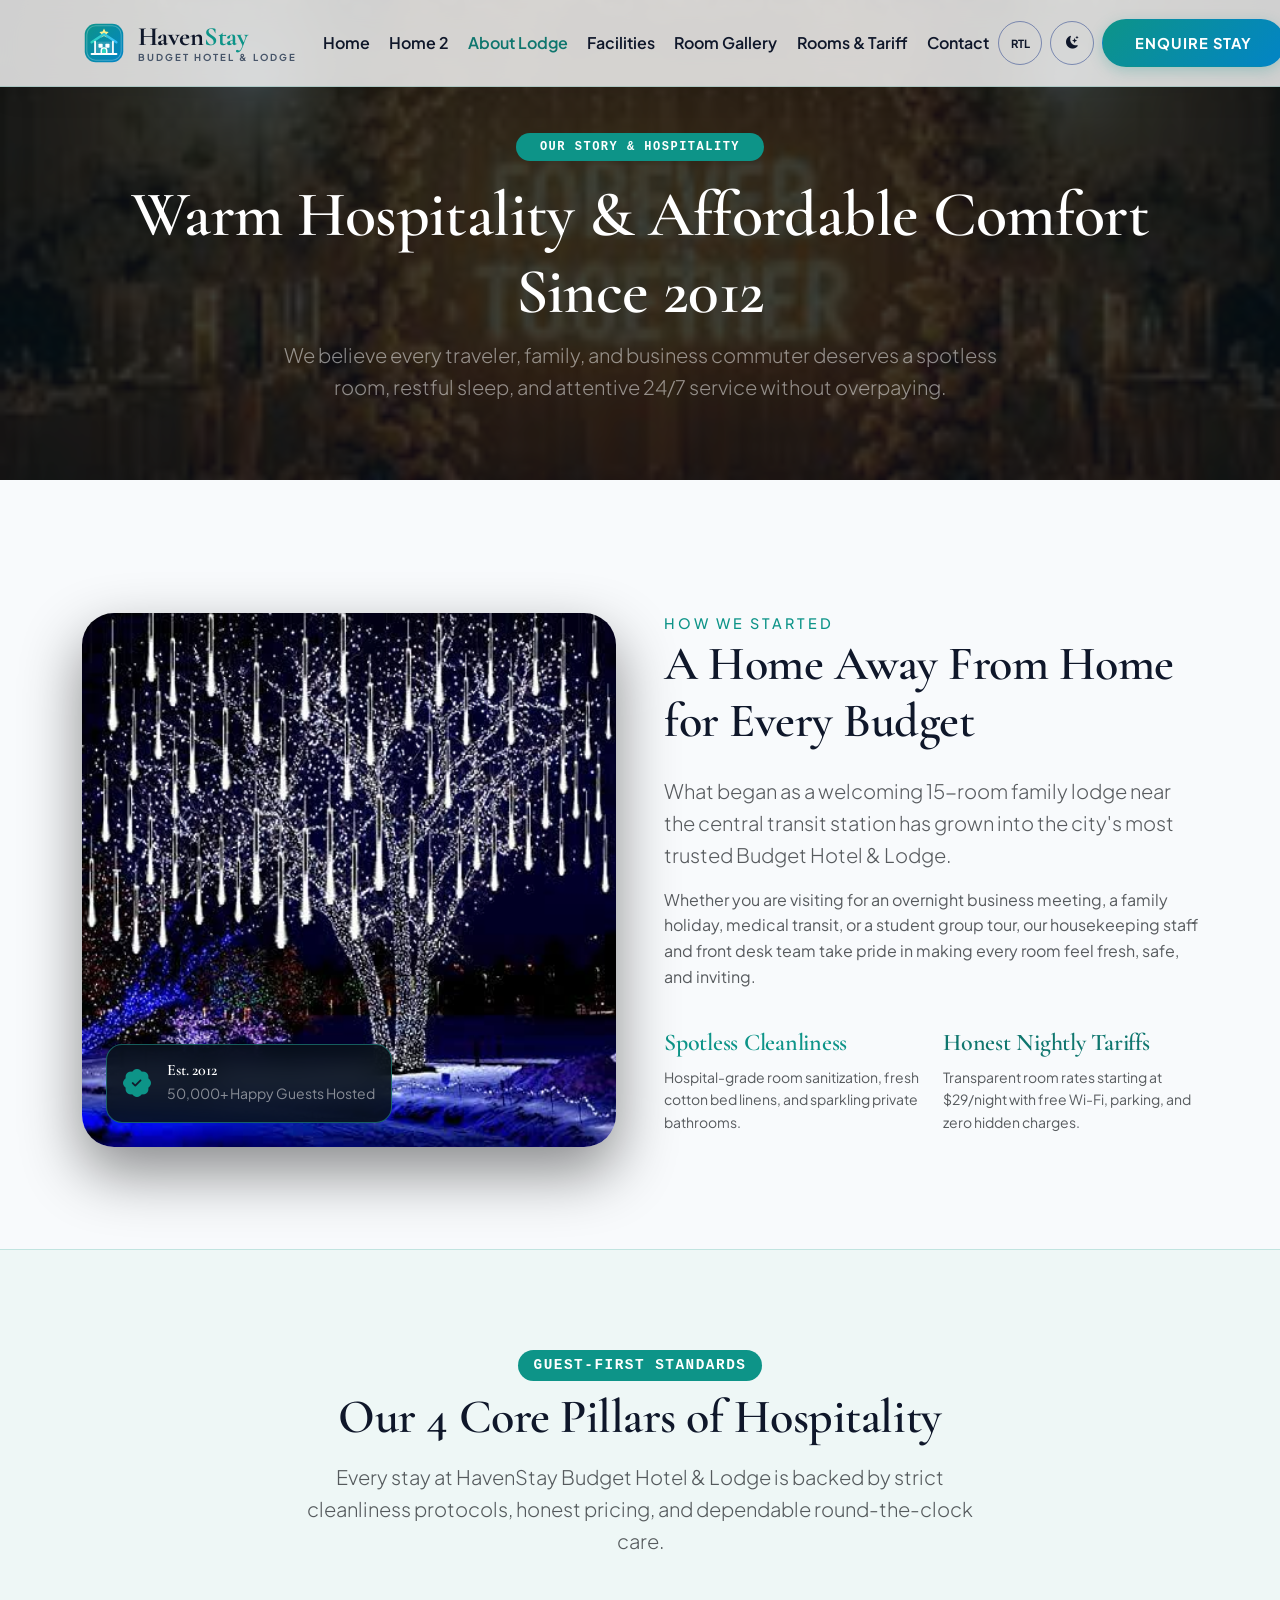
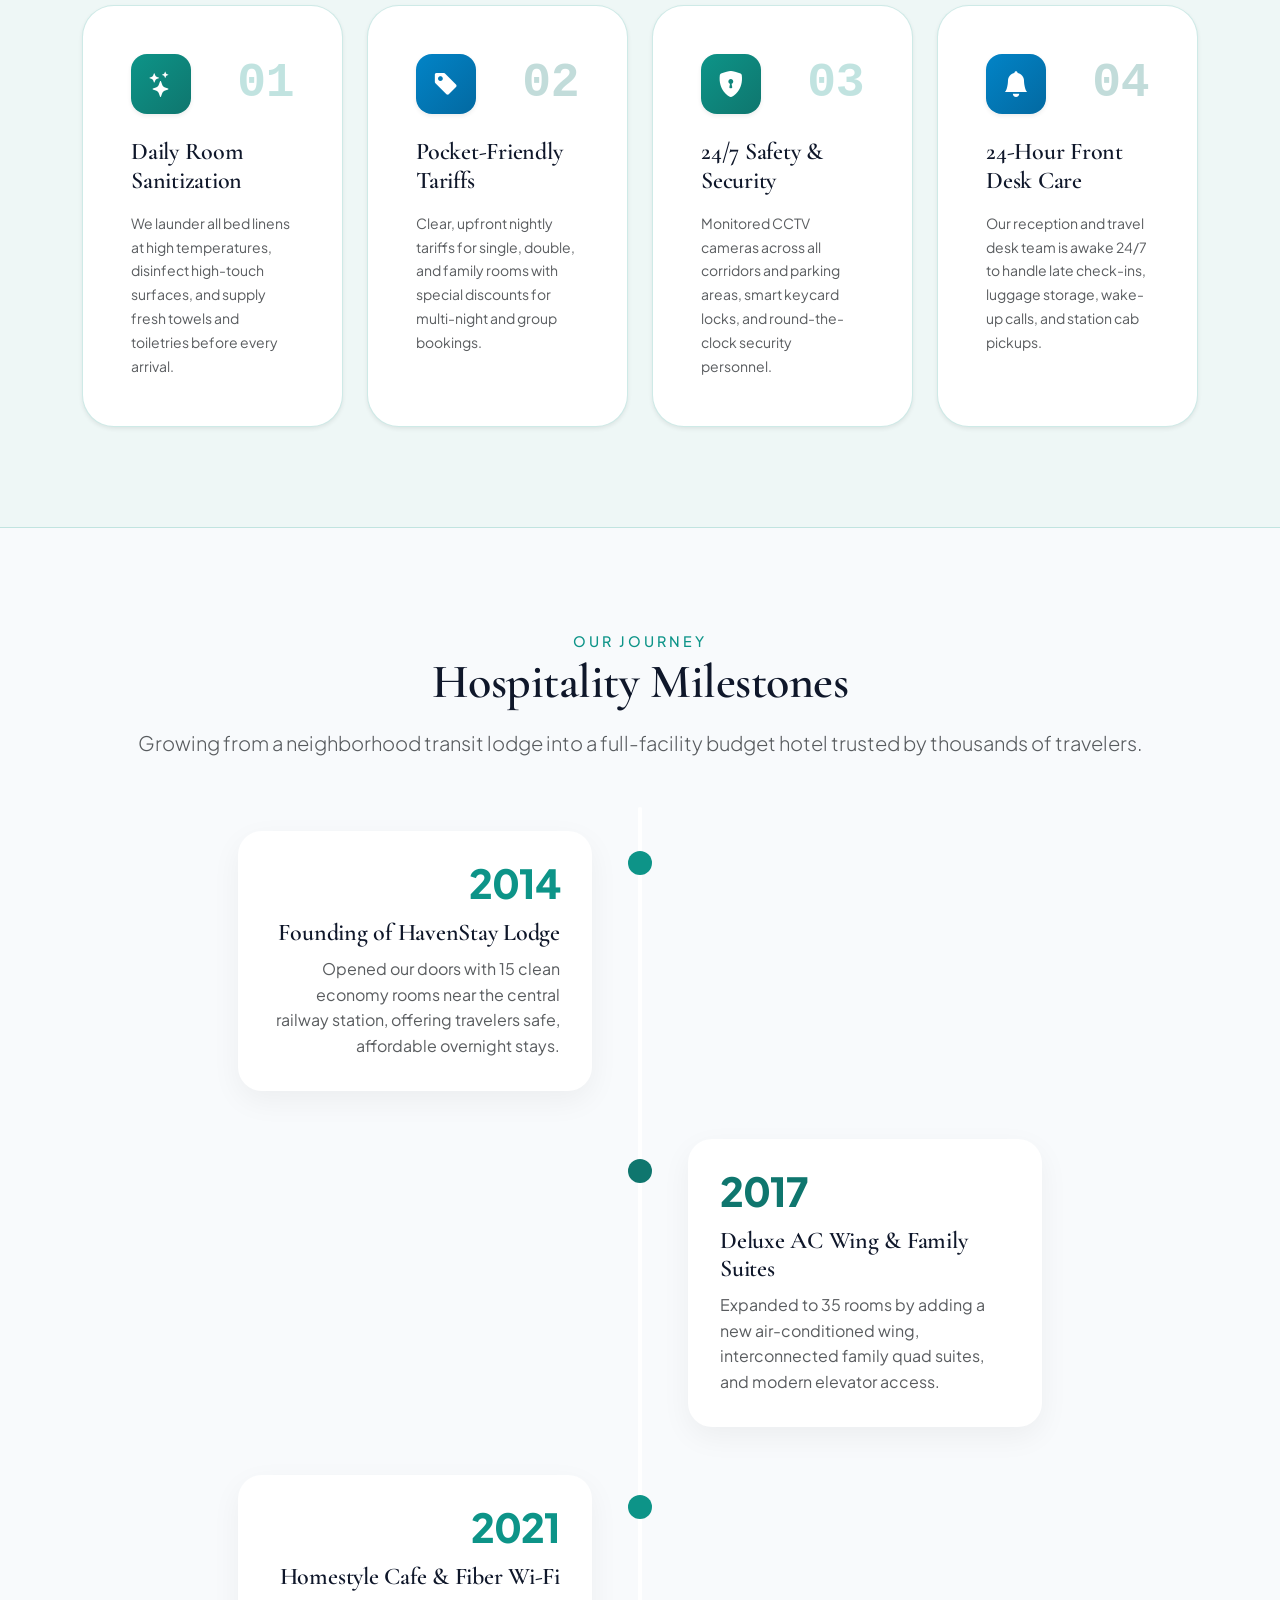
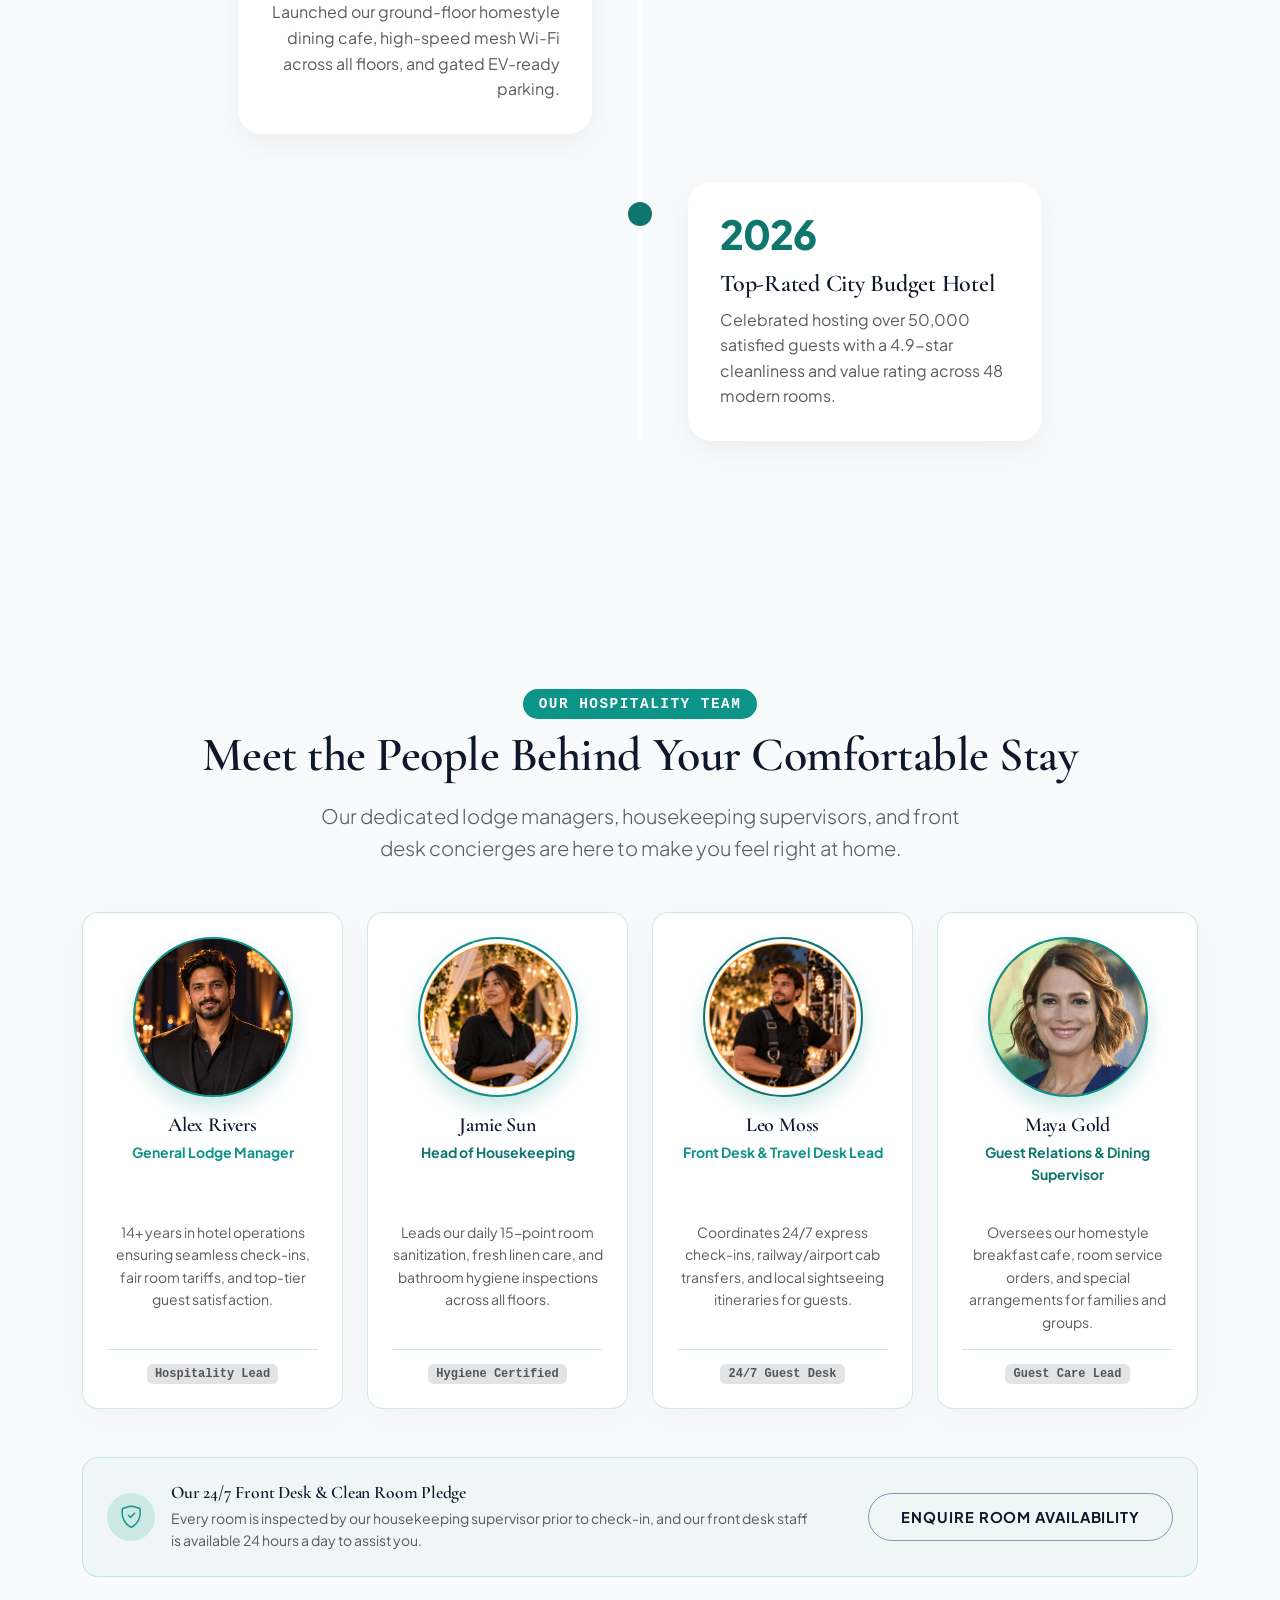
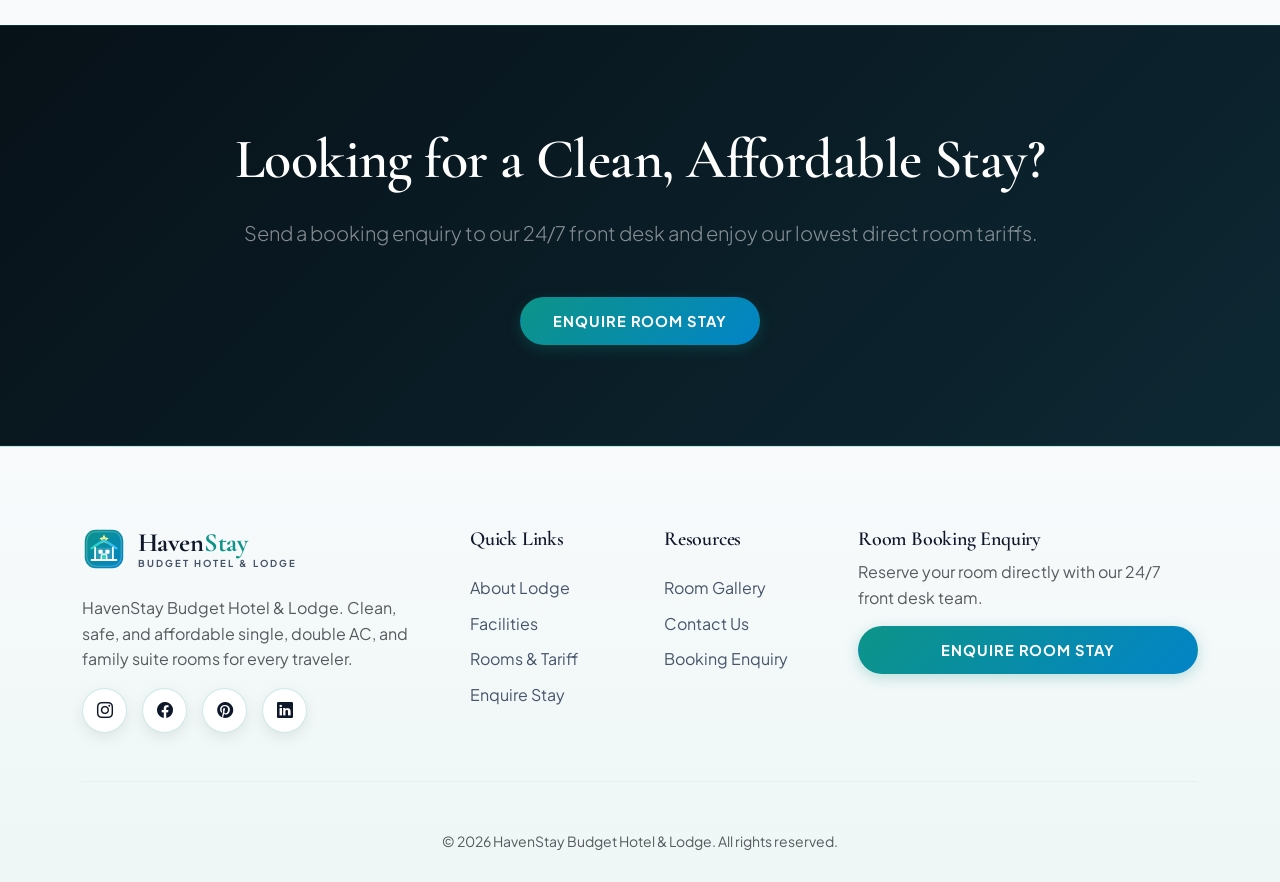
==== about.html @ b297f80d "Initial commit - HavenStay Budget Hotel & Lodge website" ====
<!DOCTYPE html>
<html lang="en">
<head>
    <meta charset="UTF-8">
    <meta name="viewport" content="width=device-width, initial-scale=1.0">
    <title>About Our Lodge | HavenStay Budget Hotel & Lodge</title>
    <link rel="icon" href="assets/images/favicon.svg" type="image/svg+xml">
    <meta name="description" content="Learn about HavenStay Budget Hotel & Lodge. Dedicated to providing clean, comfortable, and pocket-friendly rooms with 24/7 hospitality and family-friendly service.">
    
    <!-- Bootstrap 5 CDN -->
    <link href="https://cdn.jsdelivr.net/npm/bootstrap@5.3.0/dist/css/bootstrap.min.css" rel="stylesheet">
    <!-- Bootstrap Icons -->
    <link rel="stylesheet" href="https://cdn.jsdelivr.net/npm/bootstrap-icons@1.11.0/font/bootstrap-icons.css">
    
    <!-- Custom CSS -->
    <link rel="stylesheet" href="assets/css/style.css">
    <link rel="stylesheet" href="assets/css/dark-mode.css">
    <link rel="stylesheet" href="assets/css/rtl.css">
    
    <style>
        .crew-avatar-wrapper {
            position: relative;
            width: 160px;
            height: 160px;
            margin: 0 auto;
        }

        .crew-avatar {
            width: 100%;
            height: 100%;
            border-radius: 50%;
            overflow: hidden;
            border: 2px solid var(--sunflower-yellow);
            box-shadow: 0 10px 20px var(--shadow-glow);
            background: #1e293b;
            transition: var(--transition);
        }

        .crew-avatar img {
            width: 100%;
            height: 100%;
            object-fit: cover;
            object-position: center 15%;
            transition: transform 0.5s ease;
        }

        .service-card:hover .crew-avatar {
            transform: scale(1.05) translateY(-5px);
            border-color: var(--sky-orange);
            box-shadow: 0 15px 30px var(--shadow-glow);
        }

        .service-card:hover .crew-avatar img {
            transform: scale(1.1);
        }

        .avatar-info { border-color: var(--sunflower-yellow); }
        .avatar-success { border-color: var(--sky-orange); }
        .avatar-danger { border-color: var(--sunflower-yellow); }
    </style>
</head>
<body data-theme="light">

    <!-- Navbar -->
    <nav class="navbar navbar-expand-xl navbar-custom">
        <div class="container">
            <a class="navbar-brand" href="index.html">
                <span class="brand-icon-wrapper">
                    <img src="assets/images/favicon.svg" alt="HavenStay Budget Hotel & Lodge" width="40" height="40">
                </span>
                <span class="brand-text-block">
                    <span class="brand-title">Haven<span class="brand-accent">Stay</span></span>
                    <span class="brand-tagline">Budget Hotel & Lodge</span>
                </span>
            </a>
            <button class="navbar-toggler" type="button" data-bs-toggle="collapse" data-bs-target="#navbarNav">
                <span class="navbar-toggler-icon"></span>
            </button>
            <div class="collapse navbar-collapse" id="navbarNav">
                <ul class="navbar-nav mx-auto">
                    <li class="nav-item"><a class="nav-link" href="index.html">Home</a></li>
                    <li class="nav-item"><a class="nav-link" href="home-2.html">Home 2</a></li>
                    <li class="nav-item"><a class="nav-link active" href="about.html">About Lodge</a></li>
                    <li class="nav-item"><a class="nav-link" href="services.html">Facilities</a></li>
                    <li class="nav-item"><a class="nav-link" href="gallery.html">Room Gallery</a></li>
                    <li class="nav-item"><a class="nav-link" href="pricing.html">Rooms & Tariff</a></li>
                    <li class="nav-item"><a class="nav-link" href="contact.html">Contact</a></li>
                    <li class="nav-item d-lg-none mt-2">
                        <div class="d-flex gap-2 px-2 pb-2">
                            <button class="btn btn-project btn-primary-fest btn-sm flex-fill" onclick="location.href='quote.html'">Enquire Stay</button>
                        </div>
                    </li>
                </ul>
                <div class="d-flex align-items-center gap-2">
                    <button id="rtl-toggle" class="btn btn-outline-fest nav-icon-btn btn-sm fw-bold" style="font-size: 0.7rem; padding: 0.25rem 0.5rem;">RTL</button>
                    <button id="theme-toggle" class="btn btn-outline-fest nav-icon-btn btn-sm" style="padding: 0.25rem 0.5rem;"><i class="bi bi-moon-stars-fill" style="font-size: 0.8rem;"></i></button>
                    <button class="btn btn-project btn-primary-fest btn-sm d-none d-lg-block" onclick="location.href='quote.html'">Enquire Stay</button>
                </div>
            </div>
        </div>
    </nav>

    <!-- Page Header -->
    <header class="section-padding text-center position-relative" style="background: url('assets/images/n24.jpg') center/cover no-repeat;">
        <div class="position-absolute top-0 start-0 w-100 h-100" style="background: rgba(7, 17, 24, 0.78);"></div>
        <div class="container position-relative z-1">
            <span class="badge bg-warning text-dark mb-3 px-4 py-2 rounded-pill font-monospace fw-bold text-uppercase" style="letter-spacing: 1.5px;">Our Story & Hospitality</span>
            <h1 class="display-3 fw-bold text-white" style="font-family: var(--font-heading);">Warm Hospitality & Affordable Comfort Since 2012</h1>
            <p class="lead text-white-50 mx-auto" style="max-width: 750px;">We believe every traveler, family, and business commuter deserves a spotless room, restful sleep, and attentive 24/7 service without overpaying.</p>
        </div>
    </header>

    <!-- Brand Story Section -->
    <section class="section-padding">
        <div class="container">
            <div class="row align-items-center g-5">
                <div class="col-lg-6">
                    <div class="position-relative w-100">
                        <img src="assets/images/n25.jpg" class="img-fluid rounded-5 shadow-lg w-100 object-fit-cover" alt="HavenStay Budget Hotel & Lodge Story" style="min-height: 480px; max-height: 540px; box-shadow: 0 25px 60px rgba(0, 0, 0, 0.45) !important;">
                        <div class="position-absolute bottom-0 start-0 m-4 p-3 rounded-4 border d-none d-sm-flex align-items-center gap-3" style="background: rgba(7, 17, 24, 0.88); backdrop-filter: blur(12px); border-color: rgba(45, 212, 191, 0.4) !important;">
                            <i class="bi bi-patch-check-fill text-warning fs-3"></i>
                            <div>
                                <h6 class="text-white mb-0 fw-bold">Est. 2012</h6>
                                <small class="text-white-50">50,000+ Happy Guests Hosted</small>
                            </div>
                        </div>
                    </div>
                </div>
                <div class="col-lg-6 ps-xl-4 text-center text-lg-start">
                    <div class="section-title text-center text-lg-start mb-4">
                        <span style="color: var(--sunflower-yellow);">How We Started</span>
                        <h2>A Home Away From Home for Every Budget</h2>
                    </div>
                    <p class="lead text-muted mb-3">What began as a welcoming 15-room family lodge near the central transit station has grown into the city's most trusted Budget Hotel & Lodge.</p>
                    <p class="text-muted">Whether you are visiting for an overnight business meeting, a family holiday, medical transit, or a student group tour, our housekeeping staff and front desk team take pride in making every room feel fresh, safe, and inviting.</p>
                    <div class="row g-4 mt-2 text-center text-lg-start">
                        <div class="col-12 col-sm-6">
                            <h4 style="color: var(--sunflower-yellow); font-family: var(--font-heading);">Spotless Cleanliness</h4>
                            <p class="small text-muted">Hospital-grade room sanitization, fresh cotton bed linens, and sparkling private bathrooms.</p>
                        </div>
                        <div class="col-12 col-sm-6">
                            <h4 style="color: var(--sky-orange); font-family: var(--font-heading);">Honest Nightly Tariffs</h4>
                            <p class="small text-muted">Transparent room rates starting at $29/night with free Wi-Fi, parking, and zero hidden charges.</p>
                        </div>
                    </div>
                </div>
            </div>
        </div>
    </section>

    <!-- Core Hospitality Philosophy Section -->
    <section class="section-padding overflow-hidden" style="background: var(--secondary-bg); border-top: 1px solid var(--border-color); border-bottom: 1px solid var(--border-color);">
        <div class="container">
            <div class="section-title text-center mb-5">
                <span class="badge bg-warning text-dark px-3 py-2 rounded-pill font-monospace text-uppercase mb-2" style="letter-spacing: 1.5px;">Guest-First Standards</span>
                <h2 class="display-5 fw-bolder text-main">Our 4 Core Pillars of Hospitality</h2>
                <p class="text-muted lead mx-auto" style="max-width: 700px;">Every stay at HavenStay Budget Hotel & Lodge is backed by strict cleanliness protocols, honest pricing, and dependable round-the-clock care.</p>
            </div>

            <div class="row g-4">
                <!-- Pillar 01 -->
                <div class="col-md-6 col-lg-3">
                    <div class="pillar-card p-4 p-xl-5 rounded-5 h-100 shadow-sm position-relative overflow-hidden" 
                         style="background: var(--card-bg); border: 1px solid var(--border-color); transition: all 0.4s cubic-bezier(0.175, 0.885, 0.32, 1.275);"
                         onmouseover="this.style.transform='translateY(-10px)'; this.style.borderColor='var(--sunflower-yellow)';" 
                         onmouseout="this.style.transform='translateY(0)'; this.style.borderColor='var(--border-color)';">
                        
                        <div class="d-flex align-items-center justify-content-between mb-4">
                            <div class="pillar-icon-box d-flex align-items-center justify-content-center rounded-4 text-white shadow-sm" 
                                 style="width: 60px; height: 60px; background: linear-gradient(135deg, #0d9488, #0f766e); font-size: 1.6rem;">
                                <i class="bi bi-stars"></i>
                            </div>
                            <span class="display-5 fw-bold opacity-25 font-monospace" style="color: var(--sunflower-yellow); font-family: var(--font-heading);">01</span>
                        </div>

                        <h4 class="fw-bold mb-3 text-main" style="font-family: var(--font-heading);">Daily Room Sanitization</h4>
                        <p class="text-muted small mb-0" style="line-height: 1.7;">
                            We launder all bed linens at high temperatures, disinfect high-touch surfaces, and supply fresh towels and toiletries before every arrival.
                        </p>
                    </div>
                </div>

                <!-- Pillar 02 -->
                <div class="col-md-6 col-lg-3">
                    <div class="pillar-card p-4 p-xl-5 rounded-5 h-100 shadow-sm position-relative overflow-hidden" 
                         style="background: var(--card-bg); border: 1px solid var(--border-color); transition: all 0.4s cubic-bezier(0.175, 0.885, 0.32, 1.275);"
                         onmouseover="this.style.transform='translateY(-10px)'; this.style.borderColor='var(--sky-orange)';" 
                         onmouseout="this.style.transform='translateY(0)'; this.style.borderColor='var(--border-color)';">
                        
                        <div class="d-flex align-items-center justify-content-between mb-4">
                            <div class="pillar-icon-box d-flex align-items-center justify-content-center rounded-4 text-white shadow-sm" 
                                 style="width: 60px; height: 60px; background: linear-gradient(135deg, #0284c7, #0369a1); font-size: 1.6rem;">
                                <i class="bi bi-tag-fill"></i>
                            </div>
                            <span class="display-5 fw-bold opacity-25 font-monospace" style="color: var(--sky-orange); font-family: var(--font-heading);">02</span>
                        </div>

                        <h4 class="fw-bold mb-3 text-main" style="font-family: var(--font-heading);">Pocket-Friendly Tariffs</h4>
                        <p class="text-muted small mb-0" style="line-height: 1.7;">
                            Clear, upfront nightly tariffs for single, double, and family rooms with special discounts for multi-night and group bookings.
                        </p>
                    </div>
                </div>

                <!-- Pillar 03 -->
                <div class="col-md-6 col-lg-3">
                    <div class="pillar-card p-4 p-xl-5 rounded-5 h-100 shadow-sm position-relative overflow-hidden" 
                         style="background: var(--card-bg); border: 1px solid var(--border-color); transition: all 0.4s cubic-bezier(0.175, 0.885, 0.32, 1.275);"
                         onmouseover="this.style.transform='translateY(-10px)'; this.style.borderColor='var(--sunflower-yellow)';" 
                         onmouseout="this.style.transform='translateY(0)'; this.style.borderColor='var(--border-color)';">
                        
                        <div class="d-flex align-items-center justify-content-between mb-4">
                            <div class="pillar-icon-box d-flex align-items-center justify-content-center rounded-4 text-white shadow-sm" 
                                 style="width: 60px; height: 60px; background: linear-gradient(135deg, #0d9488, #0f766e); font-size: 1.6rem;">
                                <i class="bi bi-shield-lock-fill"></i>
                            </div>
                            <span class="display-5 fw-bold opacity-25 font-monospace" style="color: var(--sunflower-yellow); font-family: var(--font-heading);">03</span>
                        </div>

                        <h4 class="fw-bold mb-3 text-main" style="font-family: var(--font-heading);">24/7 Safety & Security</h4>
                        <p class="text-muted small mb-0" style="line-height: 1.7;">
                            Monitored CCTV cameras across all corridors and parking areas, smart keycard locks, and round-the-clock security personnel.
                        </p>
                    </div>
                </div>

                <!-- Pillar 04 -->
                <div class="col-md-6 col-lg-3">
                    <div class="pillar-card p-4 p-xl-5 rounded-5 h-100 shadow-sm position-relative overflow-hidden" 
                         style="background: var(--card-bg); border: 1px solid var(--border-color); transition: all 0.4s cubic-bezier(0.175, 0.885, 0.32, 1.275);"
                         onmouseover="this.style.transform='translateY(-10px)'; this.style.borderColor='var(--sky-orange)';" 
                         onmouseout="this.style.transform='translateY(0)'; this.style.borderColor='var(--border-color)';">
                        
                        <div class="d-flex align-items-center justify-content-between mb-4">
                            <div class="pillar-icon-box d-flex align-items-center justify-content-center rounded-4 text-white shadow-sm" 
                                 style="width: 60px; height: 60px; background: linear-gradient(135deg, #0284c7, #0369a1); font-size: 1.6rem;">
                                <i class="bi bi-bell-fill"></i>
                            </div>
                            <span class="display-5 fw-bold opacity-25 font-monospace" style="color: var(--sky-orange); font-family: var(--font-heading);">04</span>
                        </div>

                        <h4 class="fw-bold mb-3 text-main" style="font-family: var(--font-heading);">24-Hour Front Desk Care</h4>
                        <p class="text-muted small mb-0" style="line-height: 1.7;">
                            Our reception and travel desk team is awake 24/7 to handle late check-ins, luggage storage, wake-up calls, and station cab pickups.
                        </p>
                    </div>
                </div>
            </div>
        </div>
    </section>

    <!-- Lodge Growth Timeline Section -->
    <section class="section-padding">
        <div class="container">
            <div class="section-title text-center mb-5">
                <span style="color: var(--sunflower-yellow);">Our Journey</span>
                <h2 class="display-5 fw-bolder text-main">Hospitality Milestones</h2>
                <p class="text-muted lead mt-3">Growing from a neighborhood transit lodge into a full-facility budget hotel trusted by thousands of travelers.</p>
            </div>
            
            <div class="growth-timeline mt-5 pt-4">
                <div class="timeline-item">
                    <div class="timeline-dot" style="background: var(--sunflower-yellow);"></div>
                    <div class="timeline-content">
                        <div class="timeline-year" style="color: var(--sunflower-yellow);">2014</div>
                        <h4 class="fw-bold text-main mb-2" style="font-family: var(--font-heading);">Founding of HavenStay Lodge</h4>
                        <p class="text-muted mb-0">Opened our doors with 15 clean economy rooms near the central railway station, offering travelers safe, affordable overnight stays.</p>
                    </div>
                </div>
                
                <div class="timeline-item">
                    <div class="timeline-dot" style="background: var(--sky-orange);"></div>
                    <div class="timeline-content">
                        <div class="timeline-year" style="color: var(--sky-orange);">2017</div>
                        <h4 class="fw-bold text-main mb-2" style="font-family: var(--font-heading);">Deluxe AC Wing & Family Suites</h4>
                        <p class="text-muted mb-0">Expanded to 35 rooms by adding a new air-conditioned wing, interconnected family quad suites, and modern elevator access.</p>
                    </div>
                </div>
                
                <div class="timeline-item">
                    <div class="timeline-dot" style="background: var(--sunflower-yellow);"></div>
                    <div class="timeline-content">
                        <div class="timeline-year" style="color: var(--sunflower-yellow);">2021</div>
                        <h4 class="fw-bold text-main mb-2" style="font-family: var(--font-heading);">Homestyle Cafe & Fiber Wi-Fi</h4>
                        <p class="text-muted mb-0">Launched our ground-floor homestyle dining cafe, high-speed mesh Wi-Fi across all floors, and gated EV-ready parking.</p>
                    </div>
                </div>
                
                <div class="timeline-item">
                    <div class="timeline-dot" style="background: var(--sky-orange);"></div>
                    <div class="timeline-content">
                        <div class="timeline-year" style="color: var(--sky-orange);">2026</div>
                        <h4 class="fw-bold text-main mb-2" style="font-family: var(--font-heading);">Top-Rated City Budget Hotel</h4>
                        <p class="text-muted mb-0">Celebrated hosting over 50,000 satisfied guests with a 4.9-star cleanliness and value rating across 48 modern rooms.</p>
                    </div>
                </div>
            </div>
        </div>
    </section>

    <!-- Hospitality Team Section -->
    <section class="section-padding pb-5">
        <div class="container">
            <div class="section-title mb-5">
                <span class="badge bg-warning text-dark px-3 py-2 rounded-pill font-monospace text-uppercase mb-2" style="letter-spacing: 1.5px;">Our Hospitality Team</span>
                <h2 class="display-5 fw-bolder text-main">Meet the People Behind Your Comfortable Stay</h2>
                <p class="text-muted lead mt-2 mx-auto" style="max-width: 650px;">Our dedicated lodge managers, housekeeping supervisors, and front desk concierges are here to make you feel right at home.</p>
            </div>
            <div class="row g-4 justify-content-center">
                <div class="col-lg-3 col-md-6">
                    <div class="service-card text-center p-4 h-100 d-flex flex-column rounded-4 border" style="background: var(--card-bg); border-color: var(--border-color) !important;">
                        <div class="crew-avatar-wrapper mb-3">
                            <div class="crew-avatar">
                                <img src="assets/images/a1.png" alt="Alex Rivers">
                            </div>
                        </div>
                        <h5 class="fw-bold mb-1 text-main" style="font-family: var(--font-heading); font-size: 1.25rem;">Alex Rivers</h5>
                        <p class="small fw-bold mb-2" style="color: var(--sunflower-yellow);">General Lodge Manager</p>
                        <p class="text-muted small flex-grow-1 mb-3">14+ years in hotel operations ensuring seamless check-ins, fair room tariffs, and top-tier guest satisfaction.</p>
                        <div class="pt-2 border-top mt-auto" style="border-color: var(--border-color) !important;">
                            <span class="badge bg-secondary-subtle text-muted font-monospace small px-2 py-1">Hospitality Lead</span>
                        </div>
                    </div>
                </div>
                <div class="col-lg-3 col-md-6">
                    <div class="service-card text-center p-4 h-100 d-flex flex-column rounded-4 border" style="background: var(--card-bg); border-color: var(--border-color) !important;">
                        <div class="crew-avatar-wrapper mb-3">
                            <div class="crew-avatar avatar-info">
                                <img src="assets/images/a2.png" alt="Jamie Sun">
                            </div>
                        </div>
                        <h5 class="fw-bold mb-1 text-main" style="font-family: var(--font-heading); font-size: 1.25rem;">Jamie Sun</h5>
                        <p class="small fw-bold mb-2" style="color: var(--sky-orange);">Head of Housekeeping</p>
                        <p class="text-muted small flex-grow-1 mb-3">Leads our daily 15-point room sanitization, fresh linen care, and bathroom hygiene inspections across all floors.</p>
                        <div class="pt-2 border-top mt-auto" style="border-color: var(--border-color) !important;">
                            <span class="badge bg-secondary-subtle text-muted font-monospace small px-2 py-1">Hygiene Certified</span>
                        </div>
                    </div>
                </div>
                <div class="col-lg-3 col-md-6">
                    <div class="service-card text-center p-4 h-100 d-flex flex-column rounded-4 border" style="background: var(--card-bg); border-color: var(--border-color) !important;">
                        <div class="crew-avatar-wrapper mb-3">
                            <div class="crew-avatar avatar-success">
                                <img src="assets/images/a3.png" alt="Leo Moss">
                            </div>
                        </div>
                        <h5 class="fw-bold mb-1 text-main" style="font-family: var(--font-heading); font-size: 1.25rem;">Leo Moss</h5>
                        <p class="small fw-bold mb-2" style="color: var(--sunflower-yellow);">Front Desk & Travel Desk Lead</p>
                        <p class="text-muted small flex-grow-1 mb-3">Coordinates 24/7 express check-ins, railway/airport cab transfers, and local sightseeing itineraries for guests.</p>
                        <div class="pt-2 border-top mt-auto" style="border-color: var(--border-color) !important;">
                            <span class="badge bg-secondary-subtle text-muted font-monospace small px-2 py-1">24/7 Guest Desk</span>
                        </div>
                    </div>
                </div>
                <div class="col-lg-3 col-md-6">
                    <div class="service-card text-center p-4 h-100 d-flex flex-column rounded-4 border" style="background: var(--card-bg); border-color: var(--border-color) !important;">
                        <div class="crew-avatar-wrapper mb-3">
                            <div class="crew-avatar avatar-danger">
                                <img src="assets/images/a4.png" alt="Maya Gold">
                            </div>
                        </div>
                        <h5 class="fw-bold mb-1 text-main" style="font-family: var(--font-heading); font-size: 1.25rem;">Maya Gold</h5>
                        <p class="small fw-bold mb-2" style="color: var(--sky-orange);">Guest Relations & Dining Supervisor</p>
                        <p class="text-muted small flex-grow-1 mb-3">Oversees our homestyle breakfast cafe, room service orders, and special arrangements for families and groups.</p>
                        <div class="pt-2 border-top mt-auto" style="border-color: var(--border-color) !important;">
                            <span class="badge bg-secondary-subtle text-muted font-monospace small px-2 py-1">Guest Care Lead</span>
                        </div>
                    </div>
                </div>
            </div>

            <!-- Hospitality Standards & Quality Assurance Strip -->
            <div class="mt-5 p-4 rounded-4 border" style="background: var(--secondary-bg); border-color: var(--border-color) !important;">
                <div class="row align-items-center g-3 text-center text-md-start">
                    <div class="col-md-8">
                        <div class="d-flex align-items-center justify-content-center justify-content-md-start gap-3">
                            <div class="icon-circle text-warning flex-shrink-0 d-flex align-items-center justify-content-center" style="width: 48px; height: 48px; border-radius: 50%; background: rgba(13, 148, 136, 0.15); font-size: 1.4rem;">
                                <i class="bi bi-shield-check"></i>
                            </div>
                            <div>
                                <h6 class="fw-bold text-main mb-1" style="font-family: var(--font-heading); font-size: 1.1rem;">Our 24/7 Front Desk & Clean Room Pledge</h6>
                                <p class="text-muted small mb-0">Every room is inspected by our housekeeping supervisor prior to check-in, and our front desk staff is available 24 hours a day to assist you.</p>
                            </div>
                        </div>
                    </div>
                    <div class="col-md-4 text-center text-md-end">
                        <a href="quote.html" class="btn btn-sm btn-project btn-outline-fest rounded-pill px-4 py-2 fw-semibold">Enquire Room Availability</a>
                    </div>
                </div>
            </div>
        </div>
    </section>

    <!-- CTA Section -->
    <section class="section-padding text-center" style="background: linear-gradient(135deg, #071118, #0d2833); border-top: 1px solid var(--border-color); border-bottom: 1px solid var(--border-color);">
        <div class="container">
            <h2 class="display-4 fw-bold mb-4 text-white" style="font-family: var(--font-heading);">Looking for a Clean, Affordable Stay?</h2>
            <p class="lead mb-5 text-white-50">Send a booking enquiry to our 24/7 front desk and enjoy our lowest direct room tariffs.</p>
            <a href="quote.html" class="btn btn-project btn-primary-fest px-5 py-3 fs-6">Enquire Room Stay</a>
        </div>
    </section>

    <!-- Footer -->
    <footer>
        <div class="container">
            <div class="row g-5">
                <div class="col-lg-4">
                    <a class="footer-logo" href="index.html">
                        <span class="brand-icon-wrapper">
                            <img src="assets/images/favicon.svg" alt="HavenStay" width="38" height="38">
                        </span>
                        <span class="brand-text-block">
                            <span class="brand-title">Haven<span class="brand-accent">Stay</span></span>
                            <span class="brand-tagline">Budget Hotel & Lodge</span>
                        </span>
                    </a>
                    <p class="text-muted">HavenStay Budget Hotel & Lodge. Clean, safe, and affordable single, double AC, and family suite rooms for every traveler.</p>
                    <div class="social-icons mt-3">
                        <a href="#" class="social-icon" aria-label="Instagram"><i class="bi bi-instagram"></i></a>
                        <a href="#" class="social-icon" aria-label="Facebook"><i class="bi bi-facebook"></i></a>
                        <a href="#" class="social-icon" aria-label="Pinterest"><i class="bi bi-pinterest"></i></a>
                        <a href="#" class="social-icon" aria-label="LinkedIn"><i class="bi bi-linkedin"></i></a>
                    </div>
                </div>
                <div class="col-lg-2 footer-links">
                    <h5>Quick Links</h5>
                    <ul>
                        <li><a href="about.html">About Lodge</a></li>
                        <li><a href="services.html">Facilities</a></li>
                        <li><a href="pricing.html">Rooms & Tariff</a></li>
                        <li><a href="quote.html">Enquire Stay</a></li>
                    </ul>
                </div>
                <div class="col-lg-2 footer-links">
                    <h5>Resources</h5>
                    <ul>
                        <li><a href="gallery.html">Room Gallery</a></li>
                        <li><a href="contact.html">Contact Us</a></li>
                        <li><a href="quote.html">Booking Enquiry</a></li>
                    </ul>
                </div>
                <div class="col-lg-4">
                    <h5>Room Booking Enquiry</h5>
                    <p class="text-muted">Reserve your room directly with our 24/7 front desk team.</p>
                    <a href="quote.html" class="btn btn-project btn-primary-fest w-100 py-3">Enquire Room Stay</a>
                </div>
            </div>
            <hr class="my-5 border-warning opacity-25">
            <div class="text-center text-muted small">
                &copy; 2026 HavenStay Budget Hotel & Lodge. All rights reserved.
            </div>
        </div>
    </footer>

    <!-- Bootstrap JS -->
    <script src="https://cdn.jsdelivr.net/npm/bootstrap@5.3.0/dist/js/bootstrap.bundle.min.js"></script>
    <!-- Custom JS -->
    <script src="assets/js/main.js"></script>
</body>
</html>
---- assets/css/style.css ----
@import url('https://fonts.googleapis.com/css2?family=Cormorant+Garamond:ital,wght@0,400;0,500;0,600;0,700;1,400;1,600&family=Plus+Jakarta+Sans:wght@300;400;500;600;700;800&display=swap');

:root {
    --primary-bg: #f8fafc;
    --secondary-bg: #eef7f6;
    --card-bg: #ffffff;
    --sunflower-yellow: #0d9488;
    --sky-orange: #0f766e;
    --turquoise-splash: #0284c7;
    --fresh-grass: #059669;
    --playful-red: #0369a1;
    --text-main: #0f172a;
    --text-muted: #475569;
    --border-color: rgba(13, 148, 136, 0.2);
    --shadow-glow: rgba(13, 148, 136, 0.22);
    --font-heading: 'Cormorant Garamond', Georgia, serif;
    --font-main: 'Plus Jakarta Sans', sans-serif;
    --transition: all 0.4s cubic-bezier(0.175, 0.885, 0.32, 1.275);
}

/* Base Styles */
html {
    overflow-x: clip;
}

body {
    font-family: var(--font-main);
    background-color: var(--primary-bg);
    color: var(--text-main);
    overflow-x: hidden;
    line-height: 1.6;
}

h1, h2, h3, h4, h5, h6,
.h1, .h2, .h3, .h4, .h5, .h6,
.display-1, .display-2, .display-3, .display-4, .display-5, .display-6,
h1.fw-bold, h2.fw-bold, h3.fw-bold, h4.fw-bold, h5.fw-bold, h6.fw-bold,
.h1.fw-bold, .h2.fw-bold, .h3.fw-bold, .h4.fw-bold, .h5.fw-bold, .h6.fw-bold,
.display-1.fw-bold, .display-2.fw-bold, .display-3.fw-bold, .display-4.fw-bold, .display-5.fw-bold, .display-6.fw-bold {
    font-family: var(--font-heading);
    font-weight: 600 !important;
    letter-spacing: -0.01em;
}

a {
    text-decoration: none;
    transition: var(--transition);
}

/* Navbar Style */
.navbar-custom {
    background: rgba(255, 255, 255, 0.8);
    backdrop-filter: blur(15px);
    -webkit-backdrop-filter: blur(15px);
    border-bottom: 1px solid var(--border-color);
    padding: 1rem 0;
    transition: var(--transition);
    box-shadow: 0 10px 30px rgba(0,0,0,0.05);
    position: fixed;
    top: 0;
    left: 0;
    right: 0;
    z-index: 1030;
    width: 100%;
}

.navbar-custom.navbar-scrolled {
    box-shadow: 0 10px 30px rgba(0,0,0,0.1);
}



/* Consistent Hero Section across Non-Home Subpages */
header.section-padding:first-of-type {
    min-height: 480px !important;
    padding-top: 100px !important;
    padding-bottom: 30px !important;
    display: flex !important;
    align-items: center !important;
    justify-content: center !important;
}

header.section-padding:first-of-type .container {
    width: 100%;
}

/* Fix for content hidden behind fixed navbar when first element is a section (e.g. quote.html) */
section.section-padding:first-of-type {
    padding-top: 130px !important;
}

.nav-link {
    color: var(--text-main);
    font-weight: 600;
    padding: 0.5rem 0.6rem !important;
    margin: 0;
    border-radius: 1rem;
}

.nav-link:hover, .nav-link.active {
    background: transparent;
    color: var(--sky-orange) !important;
}

/* Dropdown overrides */
.dropdown-item.active, .dropdown-item:active {
    background-color: var(--sky-orange);
    color: #ffffff !important;
}

.dropdown-item:hover, .dropdown-item:focus {
    background-color: rgba(13, 148, 136, 0.1);
    color: var(--sky-orange);
}

.navbar-brand,
.navbar-brand:hover,
.navbar-brand:focus {
    font-weight: 700;
    text-decoration: none;
    display: flex;
    align-items: center;
    gap: 12px;
}

.brand-icon-wrapper {
    display: inline-flex;
    align-items: center;
    justify-content: center;
    transition: transform 0.3s ease, opacity 0.3s ease;
}

.brand-icon-wrapper img {
    display: block;
    width: 44px;
    height: 44px;
    object-fit: contain;
}

.navbar-brand:hover .brand-icon-wrapper,
.footer-logo:hover .brand-icon-wrapper {
    transform: scale(1.04);
    opacity: 0.95;
}

.brand-text-block {
    display: flex;
    flex-direction: column;
    line-height: 1.1;
}

.brand-title {
    font-family: var(--font-heading);
    font-size: 1.65rem;
    font-weight: 700;
    letter-spacing: -0.02em;
    color: var(--text-main);
    display: flex;
    align-items: baseline;
    transition: color 0.3s ease;
}

.brand-title .brand-accent {
    color: var(--sunflower-yellow);
    margin-left: 1px;
}

.brand-tagline {
    font-family: var(--font-main);
    font-size: 0.6rem;
    font-weight: 700;
    text-transform: uppercase;
    letter-spacing: 2px;
    color: var(--text-muted);
}

/* =========================================================
   Unified Professional CTA System
   Every CTA button across the entire website shares the EXACT
   same dimensions, padding, corner radius, and typography
   ========================================================= */
.btn-project,
.btn-primary-fest,
.btn-primary,
.btn-outline-fest:not(.nav-icon-btn),
.btn-outline-light.btn-project,
.navbar .btn-project,
.navbar .btn-project.btn-sm,
.btn.px-5.py-3,
.btn.py-3 {
    display: inline-flex !important;
    align-items: center !important;
    justify-content: center !important;
    gap: 0.55rem !important;
    height: 48px !important;
    min-height: 48px !important;
    padding: 0 2rem !important;
    border-radius: 50px !important;
    font-size: 0.92rem !important;
    font-weight: 700 !important;
    line-height: 1 !important;
    text-transform: uppercase !important;
    letter-spacing: 0.9px !important;
    transition: all 0.35s cubic-bezier(0.175, 0.885, 0.32, 1.275) !important;
    text-align: center !important;
    vertical-align: middle !important;
    white-space: nowrap !important;
}

/* Full-width CTAs (forms, pricing cards, footers) keep identical 48px height & pill geometry */
.btn-project.w-100,
.btn-primary-fest.w-100,
.btn-outline-fest.w-100,
.btn.w-100 {
    height: 48px !important;
    min-height: 48px !important;
    padding: 0 1.5rem !important;
    font-size: 0.92rem !important;
    font-weight: 700 !important;
    border-radius: 50px !important;
}

/* Secondary outline CTA styling on hero / dark surfaces */
.btn-outline-light.btn-project {
    background: transparent !important;
    border: 1px solid rgba(255, 255, 255, 0.7) !important;
    color: #ffffff !important;
}

.btn-outline-light.btn-project:hover {
    background: #ffffff !important;
    color: #1c1917 !important;
    border-color: #ffffff !important;
    transform: translateY(-2px);
    box-shadow: 0 10px 25px rgba(255, 255, 255, 0.25);
}

/* Clean & Elegant Primary Button Styling with Luxury Inverse Fill */
.btn-primary-fest,
.btn-primary {
    background: linear-gradient(135deg, #0d9488 0%, #0284c7 100%);
    color: #ffffff !important;
    border: 1px solid transparent !important;
    box-shadow: 0 4px 14px rgba(13, 148, 136, 0.25);
    position: relative;
    overflow: hidden !important;
    z-index: 1;
    transition: color 0.35s ease, border-color 0.35s ease, transform 0.35s ease, box-shadow 0.35s ease;
}

/* Luxury Inverse Fill Layer: Smooth White/Cream slide-fill */
.btn-primary-fest::before,
.btn-primary::before {
    content: '';
    position: absolute;
    top: 0;
    left: 0;
    width: 100%;
    height: 100%;
    background: #ffffff;
    border-radius: inherit;
    z-index: -1;
    transform: scaleX(0);
    transform-origin: left center;
    transition: transform 0.38s cubic-bezier(0.25, 1, 0.5, 1);
}

/* Hover: White Fill glides in, Text & Icons invert to rich Teal */
.btn-primary-fest:hover,
.btn-primary:hover {
    color: #0f766e !important;
    border-color: #0d9488 !important;
    transform: translateY(-2px);
    box-shadow: 0 10px 25px rgba(0, 0, 0, 0.2), 0 2px 8px rgba(13, 148, 136, 0.25);
}

.btn-primary-fest:hover::before,
.btn-primary:hover::before {
    transform: scaleX(1);
}

.btn-primary-fest:active,
.btn-primary:active,
.btn-project:active {
    transform: translateY(0);
    box-shadow: 0 4px 10px rgba(0, 0, 0, 0.2);
}

/* Dynamic Icon Motion on Hover */
.btn-primary-fest i,
.btn-primary i,
.btn-project i {
    display: inline-block;
    transition: transform 0.3s ease, color 0.3s ease;
    position: relative;
    z-index: 2;
}

.btn-primary-fest:hover i,
.btn-primary:hover i,
.btn-project:hover i {
    transform: translateX(4px);
    color: #0f766e !important;
}

.btn-secondary-fest {
    background: linear-gradient(135deg, var(--turquoise-splash), var(--fresh-grass));
    color: white;
}

.btn-outline-fest,
.nav-icon-btn {
    background: transparent;
    border: 1px solid var(--sunflower-yellow);
    border-radius: 50px;
    color: var(--text-main);
    transition: all 0.35s cubic-bezier(0.175, 0.885, 0.32, 1.275);
}

.btn-outline-fest:hover,
#rtl-toggle:hover,
#theme-toggle:hover,
.nav-icon-btn:hover {
    background: linear-gradient(135deg, #0d9488 0%, #0284c7 100%) !important;
    color: #ffffff !important;
    border-color: transparent !important;
    box-shadow: 0 8px 22px rgba(13, 148, 136, 0.4);
    transform: translateY(-2px);
}

.nav-icon-btn {
    width: 44px;
    height: 44px;
    display: flex;
    align-items: center;
    justify-content: center;
    padding: 0 !important;
    border-radius: 50%;
}

/* Card Styles */
.service-card {
    background: var(--card-bg);
    border-radius: 2.5rem;
    border: 1px solid var(--border-color);
    padding: 1.5rem;
    transition: var(--transition);
    height: 100%;
    box-shadow: 0 10px 40px rgba(0,0,0,0.03);
    position: relative;
    overflow: hidden;
    display: flex;
    flex-direction: column;
}

.service-card h3 {
    font-size: 1.35rem;
    line-height: 1.3;
    margin-bottom: 0.75rem;
}

.service-card p {
    margin-bottom: 1.5rem;
    flex-grow: 1;
    line-height: 1.6;
}

@media (min-width: 768px) {
    .service-card h3 {
        min-height: 3.5rem;
        display: flex;
        align-items: flex-start;
    }

    .service-card p {
        min-height: 4.5rem;
    }
}

.service-card .btn-project,
.service-card .btn-outline-fest {
    margin-top: auto;
}

.service-card:hover {
    transform: translateY(-15px) scale(1.02);
    box-shadow: 0 25px 60px var(--shadow-glow);
}

.service-card .img-wrapper {
    border-radius: 2rem;
    overflow: hidden;
    height: 250px;
    margin-bottom: 1.5rem;
}

.service-card img {
    width: 100%;
    height: 100%;
    object-fit: cover;
    transition: var(--transition);
}

.service-card:hover img {
    transform: scale(1.1);
}

/* Hero Sections */
.hero-section {
    padding: 120px 0 100px;
    position: relative;
    overflow: hidden;
}

.hero-content h1 {
    font-size: 4.5rem;
    margin-bottom: 1.5rem;
    background: linear-gradient(135deg, #ffffff 30%, var(--sunflower-yellow));
    -webkit-background-clip: text;
    background-clip: text;
    -webkit-text-fill-color: transparent;
}

.hero-content p {
    font-size: 1.25rem;
    color: var(--text-muted);
    margin-bottom: 2.5rem;
    max-width: 600px;
}

/* Confetti Effect Container */
#confetti-canvas {
    position: absolute;
    top: 0;
    left: 0;
    width: 100%;
    height: 100%;
    pointer-events: none;
    z-index: 0;
}

/* Sections */
.section-padding {
    padding: 100px 0;
}

.section-title {
    margin-bottom: 60px;
    text-align: center;
}

.section-title h2 {
    font-size: 3rem;
    margin-bottom: 15px;
}

.section-title span {
    color: var(--sky-orange);
    text-transform: uppercase;
    font-weight: 500;
    letter-spacing: 3px;
    font-size: 0.9rem;
}

/* Footer */
footer {
    background: linear-gradient(180deg, var(--primary-bg), var(--secondary-bg));
    padding: 80px 0 30px;
    border-top: 1px solid var(--border-color);
}

.footer-logo,
.footer-logo:hover,
.footer-logo:focus {
    font-weight: 700;
    margin-bottom: 1.5rem;
    display: inline-flex;
    align-items: center;
    gap: 12px;
    text-decoration: none;
}

.footer-links h5 {
    margin-bottom: 1.5rem;
}

.footer-links ul {
    list-style: none;
    padding: 0;
}

.footer-links ul li {
    margin-bottom: 10px;
}

.footer-links ul li a {
    color: var(--text-muted);
}

.footer-links ul li a:hover {
    color: var(--sky-orange);
    padding-left: 5px;
}

.social-icons {
    display: flex;
    gap: 15px;
}

.social-icon {
    width: 45px;
    height: 45px;
    border-radius: 50%;
    background: var(--card-bg);
    display: flex;
    align-items: center;
    justify-content: center;
    color: var(--text-main);
    box-shadow: 0 5px 15px rgba(0,0,0,0.08);
    transition: all 0.35s cubic-bezier(0.175, 0.885, 0.32, 1.275);
    border: 1px solid var(--border-color);
}

.social-icon:hover {
    background: linear-gradient(135deg, #0d9488 0%, #0284c7 100%);
    color: #ffffff;
    transform: translateY(-4px) scale(1.08);
    box-shadow: 0 10px 22px rgba(13, 148, 136, 0.45);
    border-color: transparent;
}

/* Responsive Utilities */
@media (max-width: 992px) {
    .hero-content h1 {
        font-size: 3.5rem;
    }
    .hero-content {
        text-align: center;
    }
    .hero-content p {
        margin-left: auto;
        margin-right: auto;
    }
}

@media (max-width: 768px) {
    .hero-content h1 {
        font-size: 2.8rem;
    }
    .section-title h2 {
        font-size: 2.2rem;
    }
    .section-padding {
        padding: 60px 0;
    }
}

@media (max-width: 425px) {
    .hero-content h1 {
        font-size: 2.2rem;
    }
}

/* Date Picker Calendar Indicator Styling */
input[type="date"]::-webkit-calendar-picker-indicator {
    cursor: pointer;
    border-radius: 4px;
    padding: 4px;
    filter: invert(0.3) sepia(1) saturate(5) hue-rotate(350deg);
    transition: transform 0.2s ease, filter 0.2s ease;
}

input[type="date"]::-webkit-calendar-picker-indicator:hover {
    transform: scale(1.15);
}

/* Back to Top Button */
.back-to-top {
    position: fixed;
    bottom: 30px;
    right: 30px;
    width: 48px;
    height: 48px;
    background: linear-gradient(135deg, var(--sunflower-yellow), var(--sky-orange));
    color: white;
    border-radius: 50%;
    display: flex;
    align-items: center;
    justify-content: center;
    font-size: 1.35rem;
    cursor: pointer;
    z-index: 1040;
    opacity: 0;
    visibility: hidden;
    transition: all 0.35s cubic-bezier(0.175, 0.885, 0.32, 1.275);
    box-shadow: 0 10px 25px rgba(13, 148, 136, 0.35);
}

.back-to-top.show {
    opacity: 1;
    visibility: visible;
}

.back-to-top:hover {
    background: linear-gradient(135deg, #10b981, #047857);
    transform: translateY(-5px) scale(1.1);
    box-shadow: 0 15px 30px rgba(16, 185, 129, 0.4);
    color: #ffffff;
}

/* Mobile Back-to-Top Responsive Adjustment to Prevent CTA Collision */
@media (max-width: 768px) {
    .back-to-top {
        bottom: 16px;
        right: 16px;
        width: 40px;
        height: 40px;
        font-size: 1.1rem;
        box-shadow: 0 6px 18px rgba(0, 0, 0, 0.3);
    }
}

/* Global Link Hover */
.hover-highlight {
    transition: color 0.3s ease;
    text-decoration: none;
    color: var(--sky-orange) !important;
}
.hover-highlight:hover {
    color: var(--playful-red) !important;
}
/* Mobile Nav Buttons */
@media (max-width: 991.98px) {
    .navbar-collapse .btn-project {
        font-size: 0.85rem;
        padding: 0.5rem 1rem;
    }
}

/* Prproperty horizontal overflow on all screen sizes */
@media (max-width: 991.98px) {
    .container,
    .container-fluid,
    section,
    header,
    footer {
        max-width: 100%;
        overflow-x: clip;
    }

    img {
        max-width: 100%;
        height: auto;
    }

    /* Fix wide hero sections */
    .hero-section,
    .hero-sec,
    [class*='hero'] {
        max-width: 100vw;
        overflow: clip;
    }
}

/* Accordion Custom Styling */
.accordion-button {
    color: var(--text-main) !important;
    background-color: var(--card-bg) !important;
}

.accordion-button:not(.collapsed) {
    color: var(--text-main) !important;
    background-color: var(--primary-bg) !important;
    font-weight: 600;
}

.accordion-button:focus {
    box-shadow: none !important;
    border-color: var(--sky-orange);
}
.accordion-item {
    background-color: var(--card-bg);
    border-color: var(--border-color) !important;
}

/* ============================================
   SUBTLE BORDERS — Global Cleanup
   Replace heavy Bootstrap colored borders with
   barely-visible, refined alternatives
   ============================================ */

/* Soften form inputs — replace hard yellow border */
.form-control.border-warning,
.form-select.border-warning,
.input-group-text.border-warning {
    border-color: rgba(30, 58, 138, 0.35) !important;
    border-width: 1px !important;
}
.form-check-input.border-warning {
    border-color: rgba(30, 58, 138, 0.45) !important;
}

/* Soften colored card/section borders */
.border-warning {
    border-color: rgba(30, 58, 138, 0.3) !important;
}
.border-info,
.border-danger,
.border-success {
    border-color: rgba(30, 58, 138, 0.3) !important;
}

/* Remove thick border from how-it-works image */
.border-5 {
    border-width: 1px !important;
}

/* Soften btn-outline-fest border */
.btn-outline-fest {
    border-color: rgba(30, 58, 138, 0.5) !important;
}

/* Soften footer hr */
hr.border-warning {
    border-color: rgba(30, 58, 138, 0.15) !important;
}

/* Soften booking setup guide button border */
.btn-setup-guide {
    border-width: 1px !important;
    border-color: rgba(30, 58, 138, 0.4) !important;
}

/* Soften popular-card highlight (pricing page) */
.popular-card {
    border-width: 1px !important;
    border-color: rgba(30, 58, 138, 0.55) !important;
}

/* ============================================
   LIGHT MODE BRAND COLOR ENFORCEMENT
   Remap all Bootstrap blue/teal/off-brand
   utility classes to warm brand palette
   (Sunflower Yellow + Sky Orange)
   ============================================ */

/* --- text colors --- */
.text-info { color: var(--turquoise-splash) !important; }
.text-primary { color: var(--sunflower-yellow) !important; }
.text-success { color: var(--fresh-grass) !important; }
.text-danger { color: var(--playful-red) !important; }
.text-warning { color: var(--sunflower-yellow) !important; } /* Brand highlight teal */
.text-orange { color: var(--sky-orange) !important; } /* Define custom deep teal */

/* --- backgrounds --- */
.bg-info { background-color: var(--turquoise-splash) !important; color: white !important; }
.bg-primary { background-color: var(--sunflower-yellow) !important; color: white !important; }
.bg-success { background-color: var(--fresh-grass) !important; color: white !important; }
.bg-danger { background-color: var(--playful-red) !important; color: white !important; }
.bg-warning { background-color: var(--sunflower-yellow) !important; color: white !important; } /* Main brand highlight */
.bg-primary-subtle { background-color: rgba(13, 148, 136, 0.1) !important; }

.badge.bg-info { background-color: var(--turquoise-splash) !important; color: white !important; }
.badge.bg-warning, .badge-warning { background-color: var(--sunflower-yellow) !important; color: #ffffff !important; font-weight: 800; }
.badge.bg-danger { background-color: var(--playful-red) !important; color: white !important; }
.badge.bg-success { background-color: var(--fresh-grass) !important; color: white !important; }

.progress-bar.bg-info { background-color: var(--turquoise-splash) !important; }
.progress-bar.bg-success { background-color: var(--fresh-grass) !important; }
.progress-bar.bg-danger { background-color: var(--playful-red) !important; }
.progress-bar.bg-warning { background-color: var(--sky-orange) !important; }

/* --- buttons and icons --- */
.btn-secondary-fest {
    background: linear-gradient(135deg, var(--sunflower-yellow), var(--sky-orange)) !important;
    color: white !important;
}
[class*="bg-info"].rounded-circle,
[class*="bg-info"][class*="rounded-circle"] {
    background-color: rgba(13, 148, 136, 0.15) !important;
    color: var(--turquoise-splash) !important;
}
.section-title span.text-info,
span.text-info {
    color: var(--sky-orange) !important;
}
h5.text-info,
h4.text-info,
h3.text-info {
    color: var(--sunflower-yellow) !important;
}

/* Ensure text-dark on brand-colored badges uses high-contrast white */
.badge.text-dark {
    color: #ffffff !important;
}

/* Transformation Showcase Cards & Filter Items */
.gallery-item {
    transition: opacity 0.3s cubic-bezier(0.4, 0, 0.2, 1), transform 0.3s cubic-bezier(0.4, 0, 0.2, 1);
}

.transformation-card {
    transition: transform 0.4s ease, box-shadow 0.4s ease;
}

.transformation-card:hover {
    transform: translateY(-6px);
    box-shadow: 0 25px 50px rgba(0, 0, 0, 0.25) !important;
}

.transformation-card:hover .transform-img-wrap img {
    transform: scale(1.06);
}

/* Unique Section 1: Before & After Reveal Animation */
.ba-showcase-wrap {
    position: relative;
    border-radius: 2rem;
    overflow: hidden;
    height: 450px;
    box-shadow: 0 20px 40px rgba(0,0,0,0.15);
    cursor: ew-resize;
    margin-bottom: 2rem;
}
.ba-img {
    position: absolute;
    top: 0;
    left: 0;
    width: 100%;
    height: 100%;
    object-fit: cover;
}
.ba-after {
    clip-path: polygon(0 0, 50% 0, 50% 100%, 0 100%);
    transition: clip-path 0.7s cubic-bezier(0.25, 1, 0.5, 1);
    z-index: 2;
}
.ba-showcase-wrap:hover .ba-after {
    clip-path: polygon(0 0, 100% 0, 100% 100%, 0 100%);
}
.ba-label {
    position: absolute;
    bottom: 25px;
    padding: 10px 25px;
    background: rgba(0,0,0,0.8);
    color: white;
    font-weight: bold;
    border-radius: 50px;
    z-index: 3;
    pointer-events: none;
    transition: all 0.5s ease;
    text-transform: uppercase;
    letter-spacing: 1px;
    font-size: 0.9rem;
}
.ba-label-before {
    right: 25px;
}
.ba-label-after {
    left: 25px;
    opacity: 0;
    transform: translateX(-20px);
}
.ba-showcase-wrap:hover .ba-label-before {
    opacity: 0;
    transform: translateX(20px);
}
.ba-showcase-wrap:hover .ba-label-after {
    opacity: 1;
    transform: translateX(0);
}

/* Unique Section 2: Floating CTA Animation */
.floating-cta-section {
    background: linear-gradient(135deg, var(--sunflower-yellow) 0%, var(--sky-orange) 100%);
    padding: 5rem 2rem;
    border-radius: 3rem;
    position: relative;
    overflow: hidden;
    color: white;
    box-shadow: 0 30px 60px rgba(13, 148, 136, 0.3);
    animation: float-up-down 6s ease-in-out infinite;
    margin-top: 4rem;
}
@keyframes float-up-down {
    0% { transform: translateY(0); }
    50% { transform: translateY(-15px); }
    100% { transform: translateY(0); }
}
.floating-cta-bg-pattern {
    position: absolute;
    top: -50%;
    left: -50%;
    width: 200%;
    height: 200%;
    background-image: radial-gradient(circle, rgba(255,255,255,0.15) 2px, transparent 2px);
    background-size: 40px 40px;
    animation: rotate-pattern 90s linear infinite;
    z-index: 0;
}
@keyframes rotate-pattern {
    0% { transform: rotate(0deg); }
    100% { transform: rotate(360deg); }
}
.floating-cta-content {
    position: relative;
    z-index: 1;
    text-align: center;
}
.pulse-btn-white {
    background: white !important;
    color: var(--sky-orange) !important;
    font-weight: bold;
    animation: pulse-shadow-white 2s infinite;
    border: none !important;
}
@keyframes pulse-shadow-white {
    0% { box-shadow: 0 0 0 0 rgba(255,255,255,0.7); }
    70% { box-shadow: 0 0 0 20px rgba(255,255,255,0); }
    100% { box-shadow: 0 0 0 0 rgba(255,255,255,0); }
}

/* --- Unique Section 3: Interactive Process Timeline --- */
.process-timeline {
    position: relative;
    padding-left: 2.5rem;
    border-left: 3px solid var(--secondary-bg);
}
.process-node {
    position: relative;
    margin-bottom: 2.5rem;
    padding: 2rem;
    background: var(--card-bg);
    border-radius: 1.5rem;
    box-shadow: 0 10px 30px rgba(0,0,0,0.03);
    transition: all 0.4s cubic-bezier(0.175, 0.885, 0.32, 1.275);
    cursor: pointer;
    border-left: 0px solid transparent;
}
.process-node::before {
    content: '';
    position: absolute;
    left: -2.5rem;
    top: 50%;
    transform: translateY(-50%) translateX(-1.5px);
    width: 20px;
    height: 20px;
    border-radius: 50%;
    background: var(--sky-orange);
    border: 4px solid var(--main-bg);
    box-shadow: 0 0 0 4px rgba(13, 148, 136, 0.15);
    transition: all 0.4s ease;
    z-index: 2;
}
.process-node:hover {
    transform: translateX(15px) scale(1.02);
    box-shadow: 0 20px 40px rgba(13, 148, 136, 0.12);
    border-left: 6px solid var(--sky-orange);
}
.process-node:hover::before {
    background: var(--sunflower-yellow);
    box-shadow: 0 0 0 8px rgba(13, 148, 136, 0.3);
    transform: translateY(-50%) translateX(-1.5px) scale(1.2);
}

/* --- Unique Section 4: Glassmorphism Material Showcase --- */
.material-glass-card {
    position: relative;
    background: rgba(255, 255, 255, 0.5);
    backdrop-filter: blur(15px);
    -webkit-backdrop-filter: blur(15px);
    border: 1px solid rgba(255, 255, 255, 0.4);
    border-radius: 2rem;
    padding: 3rem 2rem;
    overflow: hidden;
    color: var(--main-text);
    transition: all 0.5s ease;
    z-index: 1;
    box-shadow: 0 15px 35px rgba(0,0,0,0.05);
}
body[data-theme='dark'] .material-glass-card {
    background: rgba(0, 0, 0, 0.3);
    border: 1px solid rgba(255, 255, 255, 0.1);
    box-shadow: 0 15px 35px rgba(0,0,0,0.3);
}
.material-glass-card::before {
    content: '';
    position: absolute;
    top: 0;
    left: -100%;
    width: 50%;
    height: 100%;
    background: linear-gradient(to right, rgba(255,255,255,0) 0%, rgba(255,255,255,0.4) 50%, rgba(255,255,255,0) 100%);
    transform: skewX(-25deg);
    transition: all 0.7s ease;
    z-index: -1;
}
body[data-theme='dark'] .material-glass-card::before {
    background: linear-gradient(to right, rgba(255,255,255,0) 0%, rgba(255,255,255,0.1) 50%, rgba(255,255,255,0) 100%);
}
.material-glass-card:hover {
    transform: translateY(-15px);
    box-shadow: 0 25px 45px rgba(13, 148, 136, 0.15);
    border-color: var(--sky-orange);
}
.material-glass-card:hover::before {
    left: 200%;
    transition: all 0.9s ease;
}
.material-icon-wrap {
    width: 80px;
    height: 80px;
    background: linear-gradient(135deg, var(--sky-orange), var(--sunflower-yellow));
    border-radius: 50%;
    display: flex;
    align-items: center;
    justify-content: center;
    margin: 0 auto 2rem;
    font-size: 2rem;
    color: white;
    box-shadow: 0 10px 20px rgba(13, 148, 136, 0.3);
    transition: transform 0.4s ease;
}
.material-glass-card:hover .material-icon-wrap {
    transform: rotate(15deg) scale(1.1);
}

/* --- Company Growth Timeline --- */
.growth-timeline {
    position: relative;
    max-width: 900px;
    margin: 0 auto;
}
.growth-timeline::before {
    content: '';
    position: absolute;
    top: 0;
    bottom: 0;
    left: 50%;
    width: 4px;
    background: var(--card-bg);
    transform: translateX(-50%);
    border-radius: 2px;
}
.timeline-item {
    position: relative;
    margin-bottom: 3rem;
    width: 50%;
    padding: 0 3rem;
}
.timeline-item:nth-child(odd) {
    left: 0;
    text-align: right;
}
.timeline-item:nth-child(even) {
    left: 50%;
    text-align: left;
}
.timeline-dot {
    position: absolute;
    top: 20px;
    width: 24px;
    height: 24px;
    background: var(--sky-orange);
    border-radius: 50%;
    box-shadow: 0 0 0 6px var(--main-bg);
    z-index: 2;
    transition: all 0.3s ease;
}
.timeline-item:nth-child(odd) .timeline-dot {
    right: -12px;
}
.timeline-item:nth-child(even) .timeline-dot {
    left: -12px;
}
.timeline-item:hover .timeline-dot {
    background: var(--sunflower-yellow);
    transform: scale(1.3);
    box-shadow: 0 0 0 6px rgba(13, 148, 136, 0.2);
}
.timeline-year {
    font-size: 2.5rem;
    font-weight: 900;
    color: var(--primary-fest);
    margin-bottom: 1rem;
    line-height: 1;
    letter-spacing: -1px;
}
.timeline-content {
    background: var(--card-bg);
    padding: 2rem;
    border-radius: 1.5rem;
    box-shadow: 0 10px 30px rgba(0,0,0,0.05);
    transition: transform 0.3s ease, box-shadow 0.3s ease;
}
.timeline-item:hover .timeline-content {
    transform: translateY(-5px);
    box-shadow: 0 20px 40px rgba(13, 148, 136, 0.1);
}
@media (max-width: 768px) {
    .growth-timeline::before {
        left: 20px;
    }
    .timeline-item {
        width: 100%;
        padding-left: 50px;
        padding-right: 0;
        left: 0 !important;
        text-align: left !important;
    }
    .timeline-item:nth-child(odd) .timeline-dot,
    .timeline-item:nth-child(even) .timeline-dot {
        left: 8px;
        right: auto;
    }
}

/* --- Unique Before/After Gallery --- */
.ba-card {
    background: var(--card-bg);
    border-radius: 1.5rem;
    overflow: hidden;
    box-shadow: 0 10px 30px rgba(0,0,0,0.05);
    transition: transform 0.4s ease, box-shadow 0.4s ease;
    border: 1px solid rgba(0,0,0,0.05);
}
body[data-theme='dark'] .ba-card {
    border: 1px solid rgba(255,255,255,0.05);
    box-shadow: 0 10px 30px rgba(0,0,0,0.3);
}
.ba-card:hover {
    transform: translateY(-10px);
    box-shadow: 0 25px 50px rgba(13, 148, 136, 0.15);
}
.ba-images {
    position: relative;
    height: 350px;
    width: 100%;
    cursor: ew-resize;
    overflow: hidden;
    --position: 50%; /* Default position */
}
.img-before, .img-after {
    position: absolute;
    top: 0;
    left: 0;
    width: 100%;
    height: 100%;
    object-fit: cover;
    pointer-events: none; /* Let events hit the container */
}
/* After image is clipped to the right --position */
.img-after {
    clip-path: polygon(var(--position) 0, 100% 0, 100% 100%, var(--position) 100%);
    z-index: 2;
}
/* Divider line */
.ba-divider {
    position: absolute;
    top: 0;
    bottom: 0;
    left: var(--position);
    width: 4px;
    background: white;
    z-index: 3;
    transform: translateX(-50%);
    box-shadow: 0 0 10px rgba(0,0,0,0.5);
    display: flex;
    align-items: center;
    justify-content: center;
    pointer-events: none;
}
.ba-divider::after {
    content: '< >';
    background: white;
    color: var(--main-text);
    font-weight: bold;
    padding: 10px;
    border-radius: 50%;
    font-size: 0.8rem;
    box-shadow: 0 4px 10px rgba(0,0,0,0.3);
    white-space: nowrap;
}
.g-ba-label {
    position: absolute;
    top: 20px;
    padding: 0.5rem 1.5rem;
    border-radius: 2rem;
    font-weight: 900;
    color: white;
    font-size: 0.85rem;
    text-transform: uppercase;
    letter-spacing: 2px;
    z-index: 10;
    backdrop-filter: blur(5px);
    box-shadow: 0 4px 15px rgba(0,0,0,0.2);
}
.label-before {
    left: 20px;
    background: rgba(0,0,0,0.6);
    border: 1px solid rgba(255,255,255,0.2);
}
.label-after {
    right: 20px;
    background: var(--sky-orange);
}
.ba-content {
    padding: 2rem;
    text-align: center;
}
.ba-tag {
    color: var(--sky-orange);
    font-weight: bold;
    text-transform: uppercase;
    font-size: 0.8rem;
    letter-spacing: 1px;
    margin-bottom: 0.5rem;
    display: block;
}

/* --- Gallery Extra Sections --- */
.play-btn-pulse {
    position: absolute;
    top: 50%;
    left: 50%;
    transform: translate(-50%, -50%);
    width: 80px;
    height: 80px;
    background: var(--sky-orange);
    border-radius: 50%;
    z-index: -1;
    animation: pulse-play 2s infinite;
}
@keyframes pulse-play {
    0% { transform: translate(-50%, -50%) scale(1); opacity: 0.8; }
    100% { transform: translate(-50%, -50%) scale(2); opacity: 0; }
}

.stat-float-card {
    transition: transform 0.4s ease, box-shadow 0.4s ease;
    animation: float-idle 6s ease-in-out infinite;
    border: 1px solid rgba(0,0,0,0.02);
}
body[data-theme='dark'] .stat-float-card {
    background: var(--card-bg) !important;
    border: 1px solid rgba(255,255,255,0.05);
}
body[data-theme='dark'] .stat-float-card .text-dark {
    color: white !important;
}
.stat-float-card:hover {
    transform: translateY(-15px) !important;
    box-shadow: 0 25px 45px rgba(13, 148, 136, 0.15) !important;
    animation-play-state: paused;
}
@keyframes float-idle {
    0% { transform: translateY(0); }
    50% { transform: translateY(-10px); }
    100% { transform: translateY(0); }
}

.masterpiece-collage {
    position: relative;
    height: 600px;
}
@media (max-width: 991px) {
    .masterpiece-collage {
        height: 400px;
        margin-top: 3rem;
    }
}
.masterpiece-collage img {
    transition: transform 0.5s cubic-bezier(0.175, 0.885, 0.32, 1.275);
}
.masterpiece-collage img:hover {
    transform: scale(1.05) translateY(-10px) !important;
    z-index: 10 !important;
}
body[data-theme='dark'] .masterpiece-collage img.border-white {
    border-color: var(--main-bg) !important;
}

/* --- Finished Project Cards --- */
.project-card {
    position: relative;
    border-radius: 1.5rem;
    overflow: hidden;
    cursor: pointer;
    box-shadow: 0 10px 30px rgba(0,0,0,0.05);
    transition: transform 0.4s ease, box-shadow 0.4s ease;
}
.project-card img {
    width: 100%;
    height: 300px;
    object-fit: cover;
    transition: transform 0.6s cubic-bezier(0.25, 1, 0.5, 1);
}
.project-overlay {
    position: absolute;
    bottom: -50px;
    left: 0;
    right: 0;
    padding: 2.5rem 1.5rem 1.5rem;
    background: linear-gradient(to top, rgba(0,0,0,0.9) 0%, rgba(0,0,0,0.5) 60%, transparent 100%);
    opacity: 0;
    transition: all 0.4s cubic-bezier(0.175, 0.885, 0.32, 1.275);
    pointer-events: none;
}
.project-card:hover {
    transform: translateY(-10px);
    box-shadow: 0 25px 50px rgba(13, 148, 136, 0.15);
}
.project-card:hover img {
    transform: scale(1.08);
}
.project-card:hover .project-overlay {
    bottom: 0;
    opacity: 1;
}
.project-badge-icon {
    position: absolute;
    top: 20px;
    right: 20px;
    width: 40px;
    height: 40px;
    background: var(--sky-orange);
    color: white;
    border-radius: 50%;
    display: flex;
    align-items: center;
    justify-content: center;
    opacity: 0;
    transform: scale(0);
    transition: all 0.4s cubic-bezier(0.175, 0.885, 0.32, 1.275);
    transition-delay: 0.1s;
    box-shadow: 0 5px 15px rgba(0,0,0,0.3);
}
.project-card:hover .project-badge-icon {
    opacity: 1;
    transform: scale(1);
}

/* Fix navbar items wrapping to multiple lines on tight screens */
.navbar-nav .nav-link {
    white-space: nowrap !important;
}
@media (min-width: 992px) and (max-width: 1200px) {
    .navbar-nav .nav-link {
        padding-left: 0.5rem !important;
        padding-right: 0.5rem !important;
        font-size: 0.9rem;
    }
    .navbar-brand span {
        font-size: 1.25rem !important;
    }
}

/* Premium Pricing Cards */
.pricing-card {
    background: #ffffff;
    border-radius: 2rem;
    padding: 3rem 2rem;
    box-shadow: 0 10px 30px rgba(0,0,0,0.05);
    transition: transform 0.4s ease, box-shadow 0.4s ease;
    position: relative;
    overflow: hidden;
    height: 100%;
    display: flex;
    flex-direction: column;
    border: 1px solid rgba(0,0,0,0.05);
}
.pricing-card:hover {
    transform: translateY(-10px);
    box-shadow: 0 25px 50px rgba(0,0,0,0.1);
}
.pricing-card .btn {
    min-height: 76px;
    display: flex;
    align-items: center;
    justify-content: center;
    line-height: 1.2;
}
.pricing-icon-wrap {
    width: 80px;
    height: 80px;
    background: rgba(13, 148, 136, 0.12);
    border-radius: 50%;
    display: flex;
    align-items: center;
    justify-content: center;
    margin: 0 auto 2rem;
    color: var(--sky-orange);
}
.pricing-premium {
    background: linear-gradient(135deg, var(--text-main) 0%, #1a1a1a 100%);
    color: white;
    box-shadow: 0 20px 40px rgba(0,0,0,0.2);
    border: none;
    transform: scale(1.05);
    z-index: 2;
}
.pricing-premium:hover {
    transform: scale(1.05) translateY(-10px);
    box-shadow: 0 30px 60px rgba(13, 148, 136, 0.3);
}
.pricing-premium .pricing-icon-wrap {
    background: rgba(255,255,255,0.1);
    color: var(--sky-orange);
}
.pricing-premium .text-muted {
    color: rgba(255,255,255,0.7) !important;
}
.pricing-premium li {
    border-color: rgba(255,255,255,0.1) !important;
}
.pricing-list {
    text-align: left;
    margin-left: auto;
    margin-right: auto;
    display: inline-block;
}
.pricing-list li {
    padding: 1rem 0;
    border-bottom: 1px solid rgba(0,0,0,0.05);
    display: flex;
    align-items: center;
    justify-content: flex-start;
    gap: 10px;
}
.pricing-list li:last-child {
    border-bottom: none;
}
.pricing-badge {
    position: absolute;
    top: 0;
    right: 0;
    background: var(--sky-orange);
    color: white;
    font-size: 0.8rem;
    font-weight: 700;
    padding: 0.5rem 2rem;
    text-transform: uppercase;
    letter-spacing: 1px;
    border-bottom-left-radius: 2rem;
}
---- assets/css/dark-mode.css ----
body[data-theme='dark'] {
    --primary-bg: #071118;
    --secondary-bg: #0d1d27;
    --card-bg: #112532;
    --text-main: #f0fdfa;
    --text-muted: #94a3b8;
    --sunflower-yellow: #2dd4bf;
    --sky-orange: #14b8a6;
    --border-color: rgba(45, 212, 191, 0.25);
    --shadow-glow: rgba(45, 212, 191, 0.35);
}

body[data-theme='dark'] .navbar-custom {
    background: rgba(7, 17, 24, 0.95);
    border-bottom: 1px solid var(--border-color);
    position: fixed;
    top: 0;
    left: 0;
    right: 0;
    z-index: 1030;
}

body[data-theme='dark'] .nav-link {
    color: #f0fdfa;
}

body[data-theme='dark'] .nav-link:hover, 
body[data-theme='dark'] .nav-link.active {
    background: transparent;
    color: var(--sunflower-yellow);
}

body[data-theme='dark'] .hero-content h1 {
    background: linear-gradient(135deg, #fff 30%, var(--sunflower-yellow));
    -webkit-background-clip: text;
    background-clip: text;
}

body[data-theme='dark'] .social-icon {
    background: var(--card-bg);
    color: var(--text-main);
    border: 1px solid var(--border-color);
}

body[data-theme='dark'] .social-icon:hover {
    background: linear-gradient(135deg, #0d9488 0%, #0284c7 100%) !important;
    color: #ffffff !important;
    box-shadow: 0 10px 25px rgba(45, 212, 191, 0.45);
    border-color: transparent !important;
}

body[data-theme='dark'] .footer-links ul li a {
    color: #94a3b8;
}

body[data-theme='dark'] .footer-links ul li a:hover {
    color: var(--sunflower-yellow);
}

body[data-theme='dark'] .game-card {
    box-shadow: 0 10px 40px rgba(0,0,0,0.3);
}

body[data-theme='dark'] .game-card:hover {
    box-shadow: 0 25px 60px var(--shadow-glow);
}

body[data-theme='dark'] .text-dark {
    color: var(--text-main) !important;
}

body[data-theme='dark'] .text-muted {
    color: var(--text-muted) !important;
}

body[data-theme='dark'] .form-control,
body[data-theme='dark'] .form-select,
body[data-theme='dark'] .input-group-text {
    background-color: var(--secondary-bg) !important;
    color: var(--text-main) !important;
    border-color: var(--border-color) !important;
}

body[data-theme='dark'] .form-control::placeholder {
    color: var(--text-muted) !important;
}

body[data-theme='dark'] input[type="date"]::-webkit-calendar-picker-indicator {
    filter: invert(1) brightness(2) !important;
    cursor: pointer;
}

body[data-theme='dark'] .navbar-toggler {
    border-color: rgba(255,255,255,0.2);
}

body[data-theme='dark'] .navbar-toggler-icon {
    filter: invert(1) brightness(2);
}

body[data-theme='dark'] .accordion-button::after {
    filter: brightness(0) invert(1) !important;
}

body[data-theme='dark'] .accordion {
    --bs-accordion-bg: var(--primary-bg) !important;
    --bs-accordion-color: var(--text-main) !important;
    --bs-accordion-btn-color: var(--text-main) !important;
    --bs-accordion-btn-bg: var(--primary-bg) !important;
    --bs-accordion-active-bg: rgba(255, 255, 255, 0.05) !important;
    --bs-accordion-active-color: var(--sunflower-yellow) !important;
    --bs-accordion-border-color: var(--border-color) !important;
    background-color: var(--primary-bg) !important;
}

body[data-theme='dark'] .accordion-item {
    background-color: var(--primary-bg) !important;
    border-color: var(--border-color) !important;
}

body[data-theme='dark'] .accordion-button {
    background-color: var(--primary-bg) !important;
    color: var(--text-main) !important;
}

body[data-theme='dark'] .accordion-button:not(.collapsed) {
    background-color: rgba(255, 255, 255, 0.03) !important;
    color: var(--sky-orange) !important;
}

body[data-theme='dark'] .badge,
body[data-theme='dark'] span.badge,
body[data-theme='dark'] .badge-warning,
body[data-theme='dark'] header .badge,
body[data-theme='dark'] .hero-section .badge {
    background: rgba(13, 148, 136, 0.25) !important;
    background-color: rgba(13, 148, 136, 0.25) !important;
    color: #2dd4bf !important;
    border: 1px solid rgba(45, 212, 191, 0.5) !important;
    font-weight: 700 !important;
    backdrop-filter: blur(10px);
    -webkit-backdrop-filter: blur(10px);
    box-shadow: 0 4px 15px rgba(0, 0, 0, 0.4);
}

body[data-theme='dark'] .badge.bg-warning,
body[data-theme='dark'] .badge.bg-warning.text-dark,
body[data-theme='dark'] .badge-pill-warning {
    background: #14b8a6 !important;
    background-color: #14b8a6 !important;
    color: #071118 !important;
    border: 1px solid #2dd4bf !important;
    font-weight: 800 !important;
    box-shadow: 0 2px 10px rgba(0, 0, 0, 0.35);
}

body[data-theme='dark'] .badge.text-dark:not(.bg-warning),
body[data-theme='dark'] .text-dark.badge:not(.bg-warning) {
    color: #2dd4bf !important;
}

body[data-theme='dark'] .vibe-tag {
    color: #f0fdfa;
    background: rgba(7, 17, 24, 0.85);
}

body[data-theme='dark'] .vibe-card:hover .vibe-tag {
    color: #071118;
    background: rgba(0,0,0,0.05);
}

body[data-theme='dark'] .brand-title {
    color: #f0fdfa !important;
}

body[data-theme='dark'] .brand-accent {
    color: var(--sunflower-yellow) !important;
}

body[data-theme='dark'] .brand-tagline {
    color: #94a3b8 !important;
}

/* Zone Page Process Section Fixes */
body[data-theme='dark'] .roadmap-content {
    background: rgba(255, 255, 255, 0.03);
    border: 1px solid var(--border-color);
}

body[data-theme='dark'] .timeline-line {
    background: rgba(255, 255, 255, 0.05);
}

/* ============================================
   DARK MODE BRAND COLOR ENFORCEMENT
   ============================================ */

body[data-theme='dark'] .text-info {
    color: var(--sky-orange) !important;
}

body[data-theme='dark'] .bg-primary,
body[data-theme='dark'] .bg-success,
body[data-theme='dark'] .bg-danger,
body[data-theme='dark'] .bg-warning {
    background-color: var(--sunflower-yellow) !important;
}
body[data-theme='dark'] .bg-primary-subtle {
    background-color: rgba(45, 212, 191, 0.15) !important;
}

body[data-theme='dark'] .text-primary {
    color: var(--sunflower-yellow) !important;
}

body[data-theme='dark'] .text-success,
body[data-theme='dark'] .text-danger,
body[data-theme='dark'] .text-warning {
    color: var(--sunflower-yellow) !important;
}

body[data-theme='dark'] .bg-info {
    background-color: var(--sky-orange) !important;
}

body[data-theme='dark'] .border-info,
body[data-theme='dark'] .border-primary,
body[data-theme='dark'] .border-danger,
body[data-theme='dark'] .border-success {
    border-color: rgba(45, 212, 191, 0.3) !important;
}

body[data-theme='dark'] .badge.bg-info {
    background-color: var(--sky-orange) !important;
    color: #071118 !important;
}

body[data-theme='dark'] .progress-bar.bg-info {
    background-color: var(--sky-orange) !important;
}
body[data-theme='dark'] .progress-bar.bg-success,
body[data-theme='dark'] .progress-bar.bg-danger,
body[data-theme='dark'] .progress-bar.bg-warning {
    background-color: var(--sunflower-yellow) !important;
}

body[data-theme='dark'] .btn-secondary-fest {
    background: linear-gradient(135deg, var(--sunflower-yellow), var(--sky-orange)) !important;
    color: #071118 !important;
}

body[data-theme='dark'] .form-select {
    background-color: var(--secondary-bg) !important;
    color: var(--text-main) !important;
    border-color: rgba(45, 212, 191, 0.35) !important;
}

body[data-theme='dark'] [class*="bg-info"].rounded-circle,
body[data-theme='dark'] [class*="bg-info"][class*="rounded-circle"] {
    background-color: rgba(45, 212, 191, 0.2) !important;
    color: var(--sky-orange) !important;
}

body[data-theme='dark'] .section-title span.text-info,
body[data-theme='dark'] span.text-info {
    color: var(--sky-orange) !important;
}

body[data-theme='dark'] h5.text-info,
body[data-theme='dark'] h4.text-info,
body[data-theme='dark'] h3.text-info {
    color: var(--sunflower-yellow) !important;
}

/* Pricing Cards Dark Mode Fix */
body[data-theme='dark'] .pricing-card {
    background: var(--card-bg);
    border-color: var(--border-color);
}

body[data-theme='dark'] .pricing-premium {
    background: linear-gradient(135deg, #0d2833 0%, #07151d 100%);
    border: 1px solid var(--sunflower-yellow);
}
---- assets/css/rtl.css ----
body[dir='rtl'] {
    text-align: right;
}

body[dir='rtl'] .ms-auto {
    margin-right: auto !important;
    margin-left: 0 !important;
}

body[dir='rtl'] .me-auto {
    margin-left: auto !important;
    margin-right: 0 !important;
}

body[dir='rtl'] .text-start { text-align: right !important; }
@media (min-width: 576px) { body[dir='rtl'] .text-sm-start { text-align: right !important; } }
@media (min-width: 768px) { body[dir='rtl'] .text-md-start { text-align: right !important; } }
@media (min-width: 992px) { body[dir='rtl'] .text-lg-start { text-align: right !important; } }
@media (min-width: 1200px) { body[dir='rtl'] .text-xl-start { text-align: right !important; } }
@media (min-width: 1400px) { body[dir='rtl'] .text-xxl-start { text-align: right !important; } }

body[dir='rtl'] .text-end { text-align: left !important; }
@media (min-width: 576px) { body[dir='rtl'] .text-sm-end { text-align: left !important; } }
@media (min-width: 768px) { body[dir='rtl'] .text-md-end { text-align: left !important; } }
@media (min-width: 992px) { body[dir='rtl'] .text-lg-end { text-align: left !important; } }
@media (min-width: 1200px) { body[dir='rtl'] .text-xl-end { text-align: left !important; } }
@media (min-width: 1400px) { body[dir='rtl'] .text-xxl-end { text-align: left !important; } }

body[dir='rtl'] .navbar-brand,
body[dir='rtl'] .footer-logo {
    flex-direction: row-reverse;
}
body[dir='rtl'] .brand-text-block {
    text-align: right;
}

body[dir='rtl'] .footer-links ul li a:hover {
    padding-left: 0;
    padding-right: 5px;
}

/* Fix logical classes in RTL (Input Group Pills) */
body[dir='rtl'] .rounded-start-pill {
    border-top-left-radius: 0 !important;
    border-bottom-left-radius: 0 !important;
    border-top-right-radius: 50rem !important;
    border-bottom-right-radius: 50rem !important;
}

body[dir='rtl'] .rounded-end-pill {
    border-top-right-radius: 0 !important;
    border-bottom-right-radius: 0 !important;
    border-top-left-radius: 50rem !important;
    border-bottom-left-radius: 50rem !important;
}

body[dir='rtl'] .border-start-0 {
    border-left-width: 1px !important;
    border-left-style: solid !important;
    border-right: 0 !important;
}

body[dir='rtl'] .border-end-0 {
    border-right-width: 1px !important;
    border-right-style: solid !important;
    border-left: 0 !important;
}

/* Fix checkboxes in RTL */
body[dir='rtl'] .form-check {
    padding-left: 0 !important;
    padding-right: 1.5em !important;
    text-align: right;
}

body[dir='rtl'] .form-check .form-check-input {
    float: right !important;
    margin-left: 0 !important;
    margin-right: -1.5em !important;
}

/* Home 2 Hero RTL Fix */
@media (min-width: 769px) {
    body[dir='rtl'] .hero-2 {
        background: linear-gradient(-90deg, #0b0d14 35%, rgba(11, 13, 20, 0.4) 100%), url('../images/hero_event_lighting.jpg') !important;
        background-size: cover !important;
        background-position: center !important;
    }
}

body[dir='rtl'] .floating-badge {
    right: auto !important;
    left: 5% !important;
}

/* Delivery Zones Roadmap RTL Fix */
body[dir='rtl'] .roadmap-item:nth-child(even) .roadmap-content {
    margin-right: auto !important;
    margin-left: 0 !important;
}

@media (max-width: 991px) {
    body[dir='rtl'] .timeline-line,
    body[dir='rtl'] .truck-path,
    body[dir='rtl'] .roadmap-dot {
        left: auto !important;
        right: 20px !important;
        transform: translateX(50%);
    }
    body[dir='rtl'] .roadmap-content {
        margin-left: 0 !important;
        margin-right: 60px !important;
    }
}

/* Pricing FAQ Accordion RTL Fix */
body[dir='rtl'] .accordion-button::after {
    margin-left: 0 !important;
    margin-right: auto !important;
}

/* Methodology Process Timeline RTL overrides */
body[dir='rtl'] .process-timeline {
    padding-left: 0;
    padding-right: 2.5rem;
    border-left: none;
    border-right: 3px solid var(--secondary-bg);
}

body[dir='rtl'] .process-node {
    border-left: none;
    border-right: 0px solid transparent;
}

body[dir='rtl'] .process-node::before {
    left: auto;
    right: -2.5rem;
    transform: translateY(-50%) translateX(1.5px);
}

body[dir='rtl'] .process-node:hover {
    transform: translateX(-15px) scale(1.02);
    border-left: none;
    border-right: 6px solid var(--sky-orange);
}

body[dir='rtl'] .process-node:hover::before {
    transform: translateY(-50%) translateX(1.5px) scale(1.2);
}

/* About Page Growth Timeline RTL overrides */
body[dir='rtl'] .timeline-item:nth-child(odd) {
    left: auto;
    right: 0;
    text-align: left;
}
body[dir='rtl'] .timeline-item:nth-child(even) {
    left: auto;
    right: 50%;
    text-align: right;
}
body[dir='rtl'] .timeline-item:nth-child(odd) .timeline-dot {
    right: auto;
    left: -12px;
}
body[dir='rtl'] .timeline-item:nth-child(even) .timeline-dot {
    left: auto;
    right: -12px;
}

@media (max-width: 768px) {
    body[dir='rtl'] .growth-timeline::before {
        left: auto;
        right: 20px;
    }
    body[dir='rtl'] .timeline-item {
        padding-left: 0;
        padding-right: 50px;
        left: auto !important;
        right: 0 !important;
        text-align: right !important;
    }
    body[dir='rtl'] .timeline-item:nth-child(odd) .timeline-dot,
    body[dir='rtl'] .timeline-item:nth-child(even) .timeline-dot {
        left: auto;
        right: 8px;
    }
}
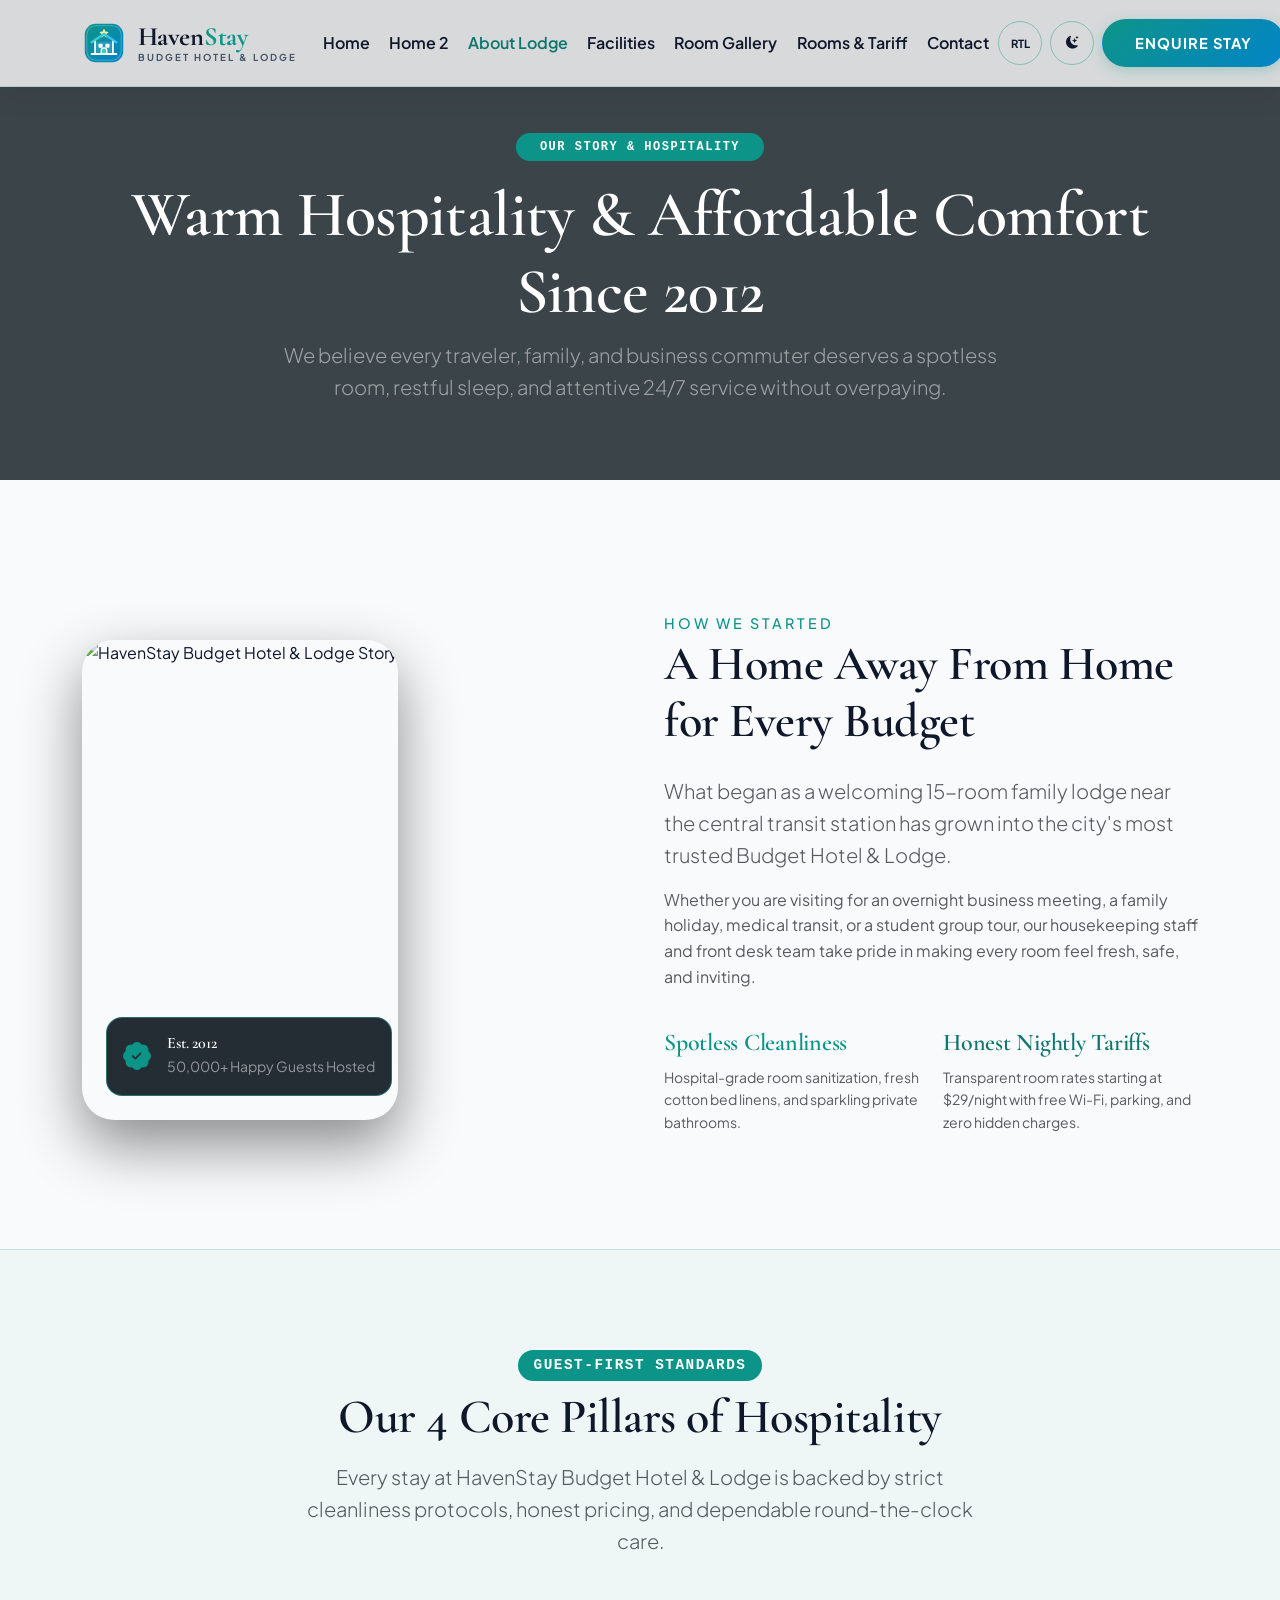
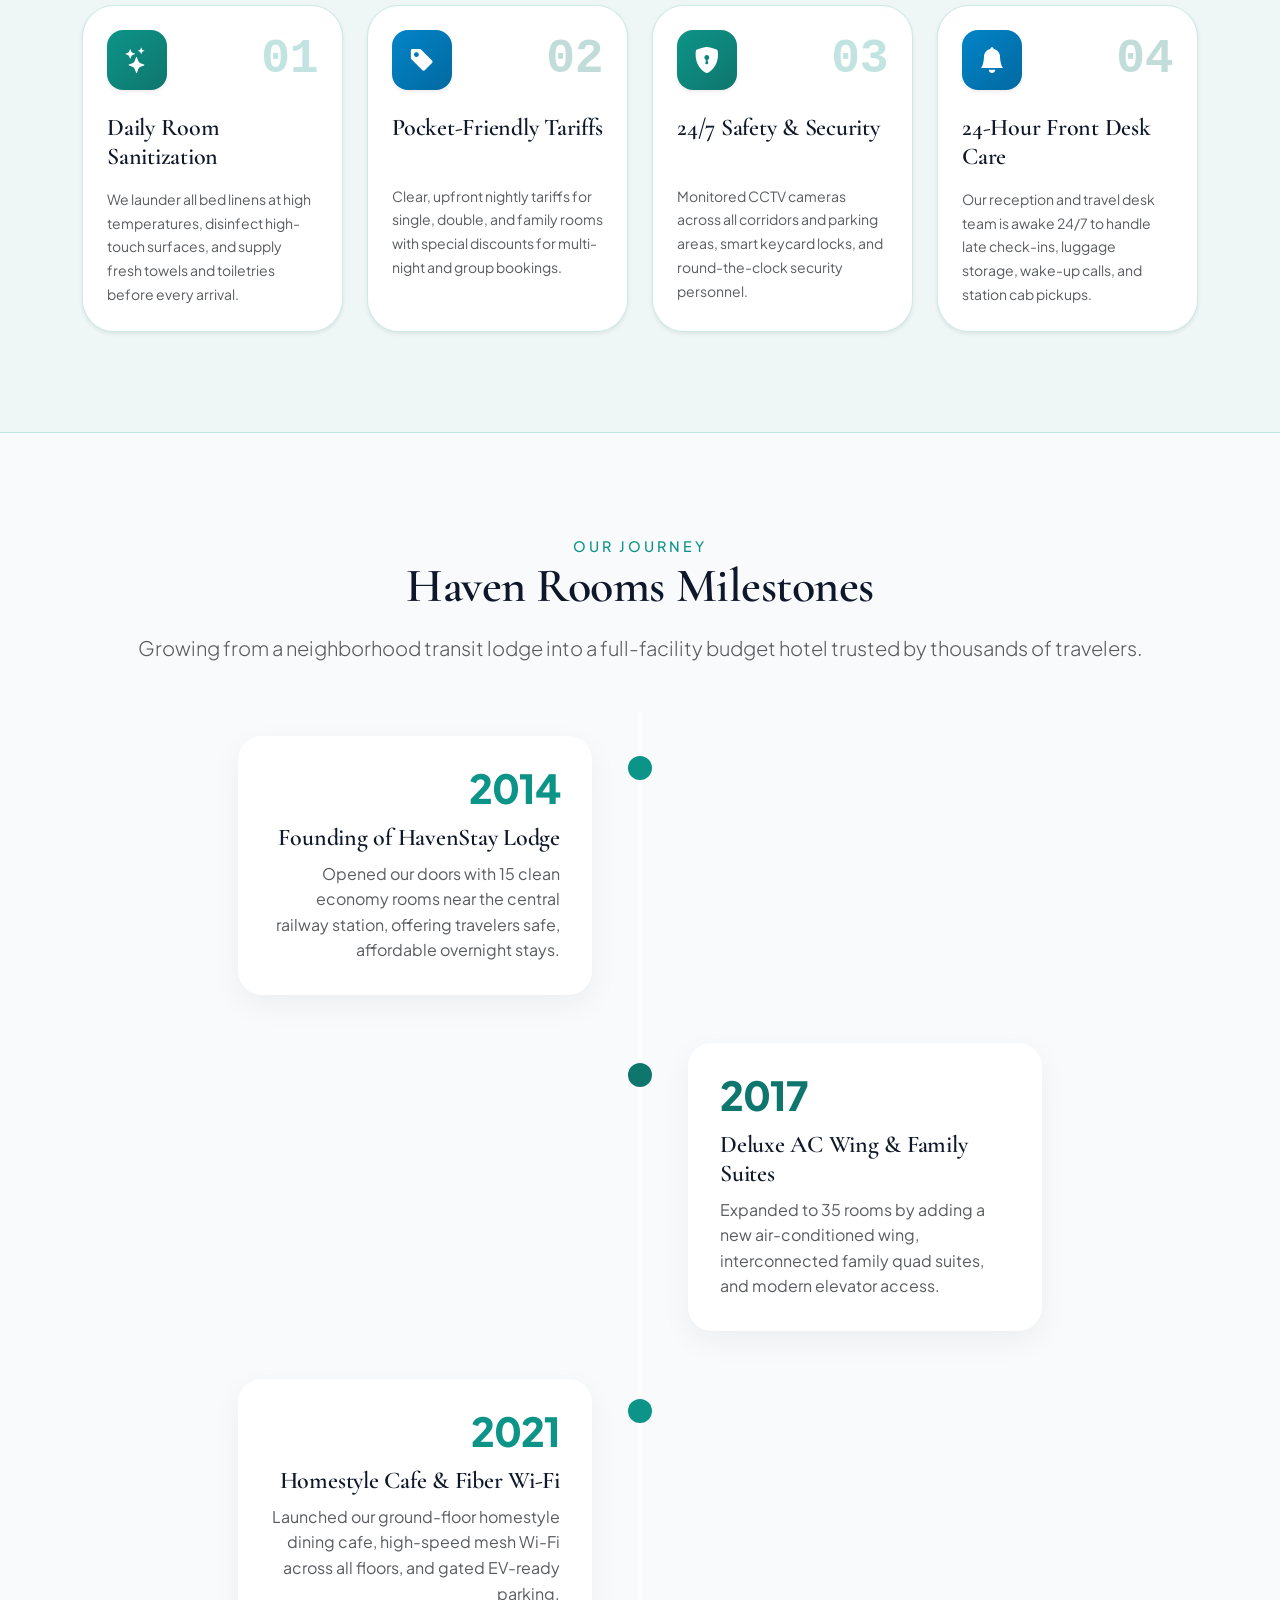
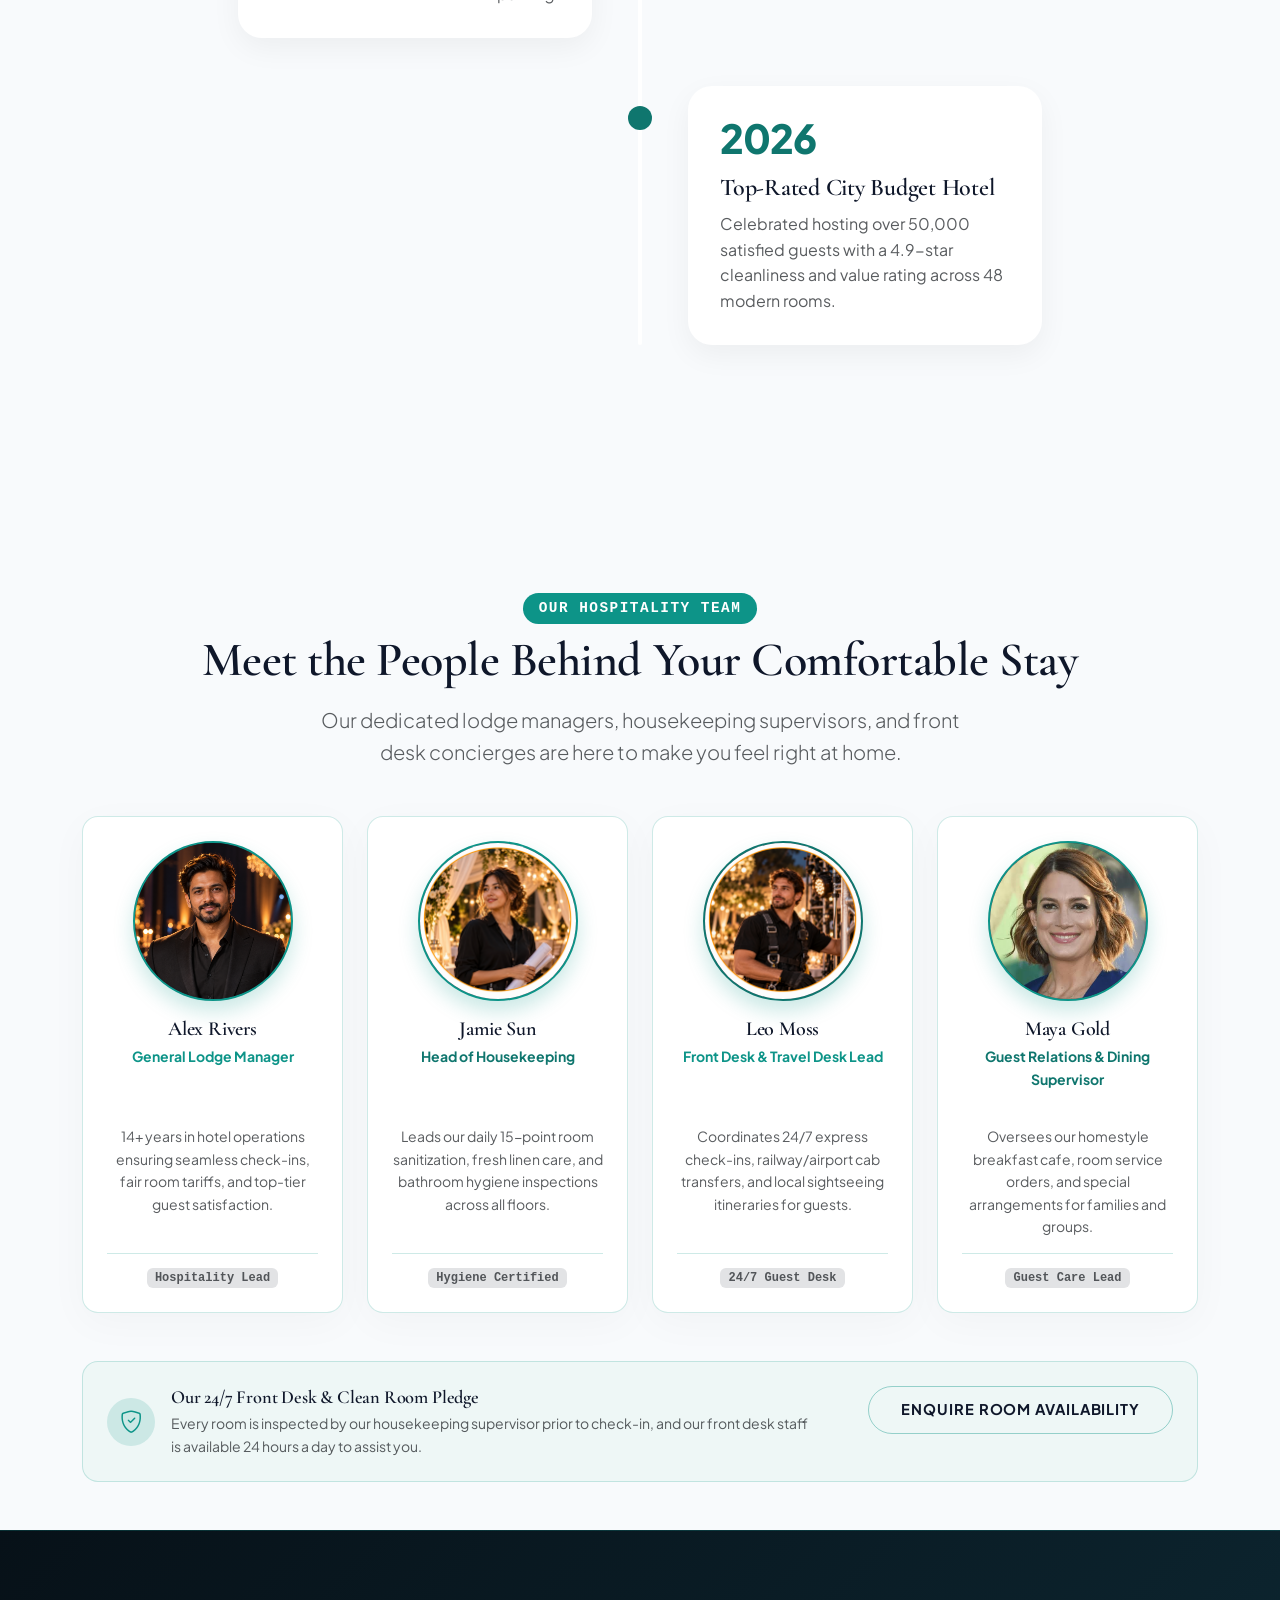
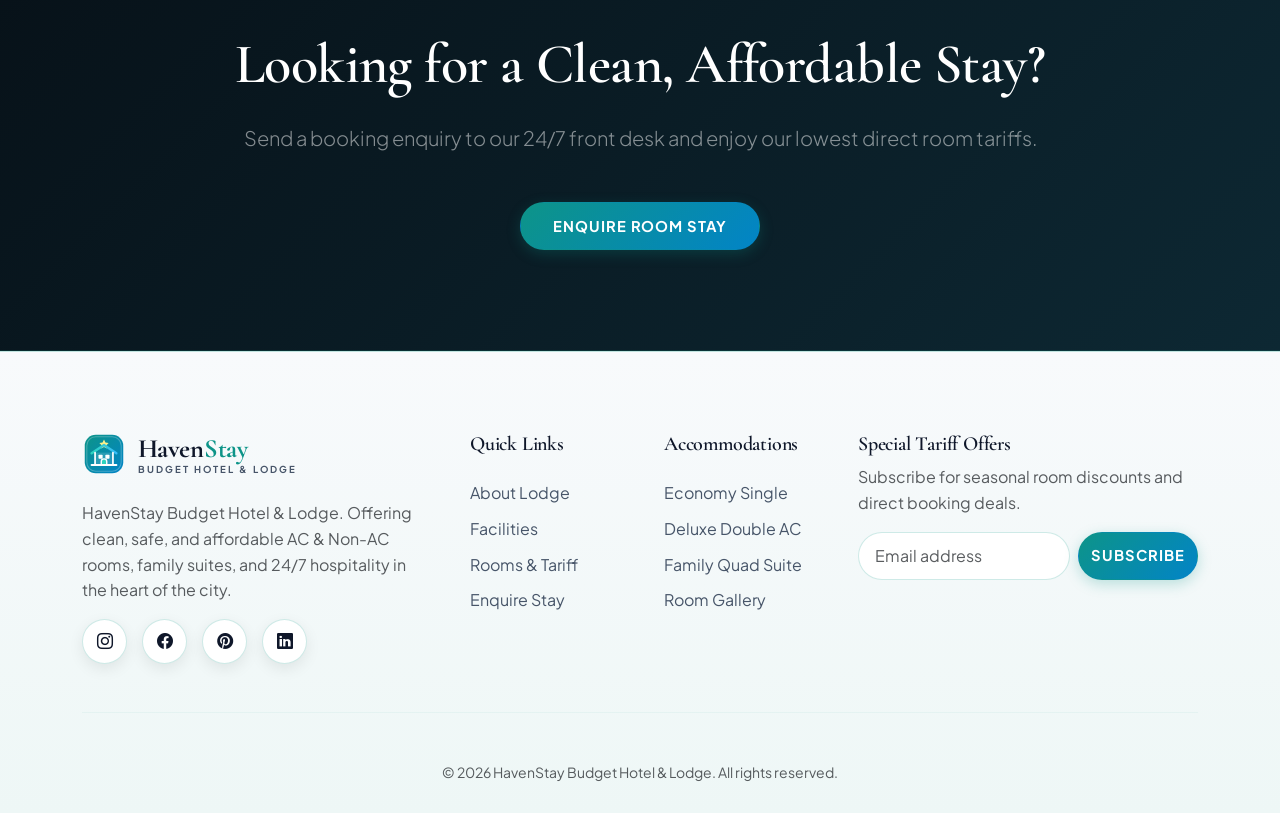
==== commit a62f1126: "U" ====
--- a/about.html
+++ b/about.html
@@ -85,23 +85,18 @@
                     <li class="nav-item"><a class="nav-link" href="gallery.html">Room Gallery</a></li>
                     <li class="nav-item"><a class="nav-link" href="pricing.html">Rooms & Tariff</a></li>
                     <li class="nav-item"><a class="nav-link" href="contact.html">Contact</a></li>
-                    <li class="nav-item d-lg-none mt-2">
-                        <div class="d-flex gap-2 px-2 pb-2">
-                            <button class="btn btn-project btn-primary-fest btn-sm flex-fill" onclick="location.href='quote.html'">Enquire Stay</button>
-                        </div>
-                    </li>
                 </ul>
-                <div class="d-flex align-items-center gap-2">
+                <div class="d-flex align-items-center gap-2 mt-3 mt-xl-0">
                     <button id="rtl-toggle" class="btn btn-outline-fest nav-icon-btn btn-sm fw-bold" style="font-size: 0.7rem; padding: 0.25rem 0.5rem;">RTL</button>
                     <button id="theme-toggle" class="btn btn-outline-fest nav-icon-btn btn-sm" style="padding: 0.25rem 0.5rem;"><i class="bi bi-moon-stars-fill" style="font-size: 0.8rem;"></i></button>
-                    <button class="btn btn-project btn-primary-fest btn-sm d-none d-lg-block" onclick="location.href='quote.html'">Enquire Stay</button>
+                    <button class="btn btn-project btn-primary-fest btn-sm" onclick="location.href='quote.html'">Enquire Stay</button>
                 </div>
             </div>
         </div>
     </nav>
 
     <!-- Page Header -->
-    <header class="section-padding text-center position-relative" style="background: url('assets/images/n24.jpg') center/cover no-repeat;">
+    <header class="section-padding text-center position-relative" style="background: url('https://image-tc.galaxy.tf/wijpeg-dlnwblgx72s31u75w0a2fi9t6/new-lc-image-5_wide.jpg?crop=0%2C105%2C2000%2C1125') center/cover no-repeat;">
         <div class="position-absolute top-0 start-0 w-100 h-100" style="background: rgba(7, 17, 24, 0.78);"></div>
         <div class="container position-relative z-1">
             <span class="badge bg-warning text-dark mb-3 px-4 py-2 rounded-pill font-monospace fw-bold text-uppercase" style="letter-spacing: 1.5px;">Our Story & Hospitality</span>
@@ -116,7 +111,7 @@
             <div class="row align-items-center g-5">
                 <div class="col-lg-6">
                     <div class="position-relative w-100">
-                        <img src="assets/images/n25.jpg" class="img-fluid rounded-5 shadow-lg w-100 object-fit-cover" alt="HavenStay Budget Hotel & Lodge Story" style="min-height: 480px; max-height: 540px; box-shadow: 0 25px 60px rgba(0, 0, 0, 0.45) !important;">
+                        <img src="https://cf.bstatic.com/xdata/images/hotel/max1024x768/438784124.jpg?k=90daeb15e0e7e42bddbfbc270d4543779aac8bb8943e2b4ed77fcf26994e986c&o=" class="img-fluid rounded-5 shadow-lg w-100 object-fit-cover" alt="HavenStay Budget Hotel & Lodge Story" style="min-height: 480px; max-height: 540px; box-shadow: 0 25px 60px rgba(0, 0, 0, 0.45) !important;">
                         <div class="position-absolute bottom-0 start-0 m-4 p-3 rounded-4 border d-none d-sm-flex align-items-center gap-3" style="background: rgba(7, 17, 24, 0.88); backdrop-filter: blur(12px); border-color: rgba(45, 212, 191, 0.4) !important;">
                             <i class="bi bi-patch-check-fill text-warning fs-3"></i>
                             <div>
@@ -160,7 +155,7 @@
             <div class="row g-4">
                 <!-- Pillar 01 -->
                 <div class="col-md-6 col-lg-3">
-                    <div class="pillar-card p-4 p-xl-5 rounded-5 h-100 shadow-sm position-relative overflow-hidden" 
+                    <div class="pillar-card p-4 p-xl-4 rounded-5 h-100 shadow-sm position-relative overflow-hidden d-flex flex-column text-start" 
                          style="background: var(--card-bg); border: 1px solid var(--border-color); transition: all 0.4s cubic-bezier(0.175, 0.885, 0.32, 1.275);"
                          onmouseover="this.style.transform='translateY(-10px)'; this.style.borderColor='var(--sunflower-yellow)';" 
                          onmouseout="this.style.transform='translateY(0)'; this.style.borderColor='var(--border-color)';">
@@ -173,8 +168,8 @@
                             <span class="display-5 fw-bold opacity-25 font-monospace" style="color: var(--sunflower-yellow); font-family: var(--font-heading);">01</span>
                         </div>
 
-                        <h4 class="fw-bold mb-3 text-main" style="font-family: var(--font-heading);">Daily Room Sanitization</h4>
-                        <p class="text-muted small mb-0" style="line-height: 1.7;">
+                        <h4 class="fw-bold mb-3 text-main text-start" style="font-family: var(--font-heading); min-height: 3.4rem; display: flex; align-items: flex-start;">Daily Room Sanitization</h4>
+                        <p class="text-muted small mb-0 flex-grow-1 text-start" style="line-height: 1.7;">
                             We launder all bed linens at high temperatures, disinfect high-touch surfaces, and supply fresh towels and toiletries before every arrival.
                         </p>
                     </div>
@@ -182,7 +177,7 @@
 
                 <!-- Pillar 02 -->
                 <div class="col-md-6 col-lg-3">
-                    <div class="pillar-card p-4 p-xl-5 rounded-5 h-100 shadow-sm position-relative overflow-hidden" 
+                    <div class="pillar-card p-4 p-xl-4 rounded-5 h-100 shadow-sm position-relative overflow-hidden d-flex flex-column text-start" 
                          style="background: var(--card-bg); border: 1px solid var(--border-color); transition: all 0.4s cubic-bezier(0.175, 0.885, 0.32, 1.275);"
                          onmouseover="this.style.transform='translateY(-10px)'; this.style.borderColor='var(--sky-orange)';" 
                          onmouseout="this.style.transform='translateY(0)'; this.style.borderColor='var(--border-color)';">
@@ -195,8 +190,8 @@
                             <span class="display-5 fw-bold opacity-25 font-monospace" style="color: var(--sky-orange); font-family: var(--font-heading);">02</span>
                         </div>
 
-                        <h4 class="fw-bold mb-3 text-main" style="font-family: var(--font-heading);">Pocket-Friendly Tariffs</h4>
-                        <p class="text-muted small mb-0" style="line-height: 1.7;">
+                        <h4 class="fw-bold mb-3 text-main text-start" style="font-family: var(--font-heading); min-height: 3.4rem; display: flex; align-items: flex-start;">Pocket-Friendly Tariffs</h4>
+                        <p class="text-muted small mb-0 flex-grow-1 text-start" style="line-height: 1.7;">
                             Clear, upfront nightly tariffs for single, double, and family rooms with special discounts for multi-night and group bookings.
                         </p>
                     </div>
@@ -204,7 +199,7 @@
 
                 <!-- Pillar 03 -->
                 <div class="col-md-6 col-lg-3">
-                    <div class="pillar-card p-4 p-xl-5 rounded-5 h-100 shadow-sm position-relative overflow-hidden" 
+                    <div class="pillar-card p-4 p-xl-4 rounded-5 h-100 shadow-sm position-relative overflow-hidden d-flex flex-column text-start" 
                          style="background: var(--card-bg); border: 1px solid var(--border-color); transition: all 0.4s cubic-bezier(0.175, 0.885, 0.32, 1.275);"
                          onmouseover="this.style.transform='translateY(-10px)'; this.style.borderColor='var(--sunflower-yellow)';" 
                          onmouseout="this.style.transform='translateY(0)'; this.style.borderColor='var(--border-color)';">
@@ -217,8 +212,8 @@
                             <span class="display-5 fw-bold opacity-25 font-monospace" style="color: var(--sunflower-yellow); font-family: var(--font-heading);">03</span>
                         </div>
 
-                        <h4 class="fw-bold mb-3 text-main" style="font-family: var(--font-heading);">24/7 Safety & Security</h4>
-                        <p class="text-muted small mb-0" style="line-height: 1.7;">
+                        <h4 class="fw-bold mb-3 text-main text-start" style="font-family: var(--font-heading); min-height: 3.4rem; display: flex; align-items: flex-start;">24/7 Safety & Security</h4>
+                        <p class="text-muted small mb-0 flex-grow-1 text-start" style="line-height: 1.7;">
                             Monitored CCTV cameras across all corridors and parking areas, smart keycard locks, and round-the-clock security personnel.
                         </p>
                     </div>
@@ -226,7 +221,7 @@
 
                 <!-- Pillar 04 -->
                 <div class="col-md-6 col-lg-3">
-                    <div class="pillar-card p-4 p-xl-5 rounded-5 h-100 shadow-sm position-relative overflow-hidden" 
+                    <div class="pillar-card p-4 p-xl-4 rounded-5 h-100 shadow-sm position-relative overflow-hidden d-flex flex-column text-start" 
                          style="background: var(--card-bg); border: 1px solid var(--border-color); transition: all 0.4s cubic-bezier(0.175, 0.885, 0.32, 1.275);"
                          onmouseover="this.style.transform='translateY(-10px)'; this.style.borderColor='var(--sky-orange)';" 
                          onmouseout="this.style.transform='translateY(0)'; this.style.borderColor='var(--border-color)';">
@@ -239,8 +234,8 @@
                             <span class="display-5 fw-bold opacity-25 font-monospace" style="color: var(--sky-orange); font-family: var(--font-heading);">04</span>
                         </div>
 
-                        <h4 class="fw-bold mb-3 text-main" style="font-family: var(--font-heading);">24-Hour Front Desk Care</h4>
-                        <p class="text-muted small mb-0" style="line-height: 1.7;">
+                        <h4 class="fw-bold mb-3 text-main text-start" style="font-family: var(--font-heading); min-height: 3.4rem; display: flex; align-items: flex-start;">24-Hour Front Desk Care</h4>
+                        <p class="text-muted small mb-0 flex-grow-1 text-start" style="line-height: 1.7;">
                             Our reception and travel desk team is awake 24/7 to handle late check-ins, luggage storage, wake-up calls, and station cab pickups.
                         </p>
                     </div>
@@ -254,7 +249,7 @@
         <div class="container">
             <div class="section-title text-center mb-5">
                 <span style="color: var(--sunflower-yellow);">Our Journey</span>
-                <h2 class="display-5 fw-bolder text-main">Hospitality Milestones</h2>
+                <h2 class="display-5 fw-bolder text-main">Haven Rooms Milestones</h2>
                 <p class="text-muted lead mt-3">Growing from a neighborhood transit lodge into a full-facility budget hotel trusted by thousands of travelers.</p>
             </div>
             
@@ -371,20 +366,20 @@
 
             <!-- Hospitality Standards & Quality Assurance Strip -->
             <div class="mt-5 p-4 rounded-4 border" style="background: var(--secondary-bg); border-color: var(--border-color) !important;">
-                <div class="row align-items-center g-3 text-center text-md-start">
-                    <div class="col-md-8">
-                        <div class="d-flex align-items-center justify-content-center justify-content-md-start gap-3">
+                <div class="row align-items-center g-4 text-center text-lg-start">
+                    <div class="col-lg-8">
+                        <div class="d-flex align-items-center justify-content-center justify-content-lg-start gap-3">
                             <div class="icon-circle text-warning flex-shrink-0 d-flex align-items-center justify-content-center" style="width: 48px; height: 48px; border-radius: 50%; background: rgba(13, 148, 136, 0.15); font-size: 1.4rem;">
                                 <i class="bi bi-shield-check"></i>
                             </div>
-                            <div>
-                                <h6 class="fw-bold text-main mb-1" style="font-family: var(--font-heading); font-size: 1.1rem;">Our 24/7 Front Desk & Clean Room Pledge</h6>
+                            <div class="text-start">
+                                <h6 class="fw-bold text-main mb-1" style="font-family: var(--font-heading); font-size: 1.15rem;">Our 24/7 Front Desk & Clean Room Pledge</h6>
                                 <p class="text-muted small mb-0">Every room is inspected by our housekeeping supervisor prior to check-in, and our front desk staff is available 24 hours a day to assist you.</p>
                             </div>
                         </div>
                     </div>
-                    <div class="col-md-4 text-center text-md-end">
-                        <a href="quote.html" class="btn btn-sm btn-project btn-outline-fest rounded-pill px-4 py-2 fw-semibold">Enquire Room Availability</a>
+                    <div class="col-lg-4 text-center text-lg-end mt-3 mt-lg-0">
+                        <a href="quote.html" class="btn btn-project btn-outline-fest rounded-pill px-4 py-2 fw-semibold mw-100" style="max-width: 100%;">Enquire Room Availability</a>
                     </div>
                 </div>
             </div>
@@ -414,7 +409,7 @@
                             <span class="brand-tagline">Budget Hotel & Lodge</span>
                         </span>
                     </a>
-                    <p class="text-muted">HavenStay Budget Hotel & Lodge. Clean, safe, and affordable single, double AC, and family suite rooms for every traveler.</p>
+                    <p class="text-muted">HavenStay Budget Hotel & Lodge. Offering clean, safe, and affordable AC & Non-AC rooms, family suites, and 24/7 hospitality in the heart of the city.</p>
                     <div class="social-icons mt-3">
                         <a href="#" class="social-icon" aria-label="Instagram"><i class="bi bi-instagram"></i></a>
                         <a href="#" class="social-icon" aria-label="Facebook"><i class="bi bi-facebook"></i></a>
@@ -432,17 +427,21 @@
                     </ul>
                 </div>
                 <div class="col-lg-2 footer-links">
-                    <h5>Resources</h5>
+                    <h5>Accommodations</h5>
                     <ul>
+                        <li><a href="pricing.html">Economy Single</a></li>
+                        <li><a href="pricing.html">Deluxe Double AC</a></li>
+                        <li><a href="pricing.html">Family Quad Suite</a></li>
                         <li><a href="gallery.html">Room Gallery</a></li>
-                        <li><a href="contact.html">Contact Us</a></li>
-                        <li><a href="quote.html">Booking Enquiry</a></li>
                     </ul>
                 </div>
                 <div class="col-lg-4">
-                    <h5>Room Booking Enquiry</h5>
-                    <p class="text-muted">Reserve your room directly with our 24/7 front desk team.</p>
-                    <a href="quote.html" class="btn btn-project btn-primary-fest w-100 py-3">Enquire Room Stay</a>
+                    <h5>Special Tariff Offers</h5>
+                    <p class="text-muted">Subscribe for seasonal room discounts and direct booking deals.</p>
+                    <div class="d-flex flex-column flex-sm-row gap-2 mb-3">
+                        <input type="email" class="form-control rounded-pill px-3 py-2 border-warning" placeholder="Email address" style="background: var(--card-bg); color: var(--text-main); border-color: var(--border-color) !important;">
+                        <button class="btn btn-project btn-primary-fest rounded-pill px-4 py-2 text-nowrap" type="button">Subscribe</button>
+                    </div>
                 </div>
             </div>
             <hr class="my-5 border-warning opacity-25">
--- a/assets/css/style.css
+++ b/assets/css/style.css
@@ -13,6 +13,7 @@
     --text-muted: #475569;
     --border-color: rgba(13, 148, 136, 0.2);
     --shadow-glow: rgba(13, 148, 136, 0.22);
+    --tariff-accent: #0f766e;
     --font-heading: 'Cormorant Garamond', Georgia, serif;
     --font-main: 'Plus Jakarta Sans', sans-serif;
     --transition: all 0.4s cubic-bezier(0.175, 0.885, 0.32, 1.275);
@@ -184,8 +185,8 @@
 .btn-primary,
 .btn-outline-fest:not(.nav-icon-btn),
 .btn-outline-light.btn-project,
-.navbar .btn-project,
-.navbar .btn-project.btn-sm,
+.navbar .btn-project:not(.d-none),
+.navbar .btn-project.btn-sm:not(.d-none),
 .btn.px-5.py-3,
 .btn.py-3 {
     display: inline-flex !important;
@@ -405,27 +406,382 @@
     transform: scale(1.1);
 }
 
-/* Hero Sections */
+/* Hero Section 1 - Modern Hospitality Split Design */
 .hero-section {
-    padding: 120px 0 100px;
-    position: relative;
+    position: relative;
+    padding: 130px 0 80px;
+    min-height: 90vh;
+    display: flex;
+    align-items: center;
+    background: radial-gradient(circle at 80% 20%, rgba(13, 148, 136, 0.28) 0%, transparent 50%),
+                radial-gradient(circle at 10% 80%, rgba(15, 118, 110, 0.22) 0%, transparent 45%),
+                linear-gradient(135deg, rgba(7, 17, 24, 0.94) 0%, rgba(11, 30, 42, 0.88) 50%, rgba(7, 17, 24, 0.96) 100%),
+                url('../images/hero_event_lighting.jpg') center/cover no-repeat;
+    color: #ffffff;
     overflow: hidden;
 }
 
-.hero-content h1 {
-    font-size: 4.5rem;
+.hero-section::before {
+    content: '';
+    position: absolute;
+    inset: 0;
+    background: repeating-linear-gradient(45deg, rgba(255, 255, 255, 0.015) 0px, rgba(255, 255, 255, 0.015) 1px, transparent 1px, transparent 16px);
+    pointer-events: none;
+    z-index: 1;
+}
+
+.hero-trust-badge {
+    display: inline-flex;
+    align-items: center;
+    gap: 10px;
+    background: rgba(13, 148, 136, 0.22);
+    border: 1px solid rgba(45, 212, 191, 0.45);
+    color: #ccfbf1;
+    padding: 0.45rem 1.15rem;
+    border-radius: 50px;
+    font-size: 0.84rem;
+    font-weight: 600;
+    letter-spacing: 0.8px;
     margin-bottom: 1.5rem;
-    background: linear-gradient(135deg, #ffffff 30%, var(--sunflower-yellow));
+    backdrop-filter: blur(12px);
+    -webkit-backdrop-filter: blur(12px);
+    box-shadow: 0 4px 20px rgba(0, 0, 0, 0.35);
+}
+
+.hero-trust-badge .badge-dot {
+    width: 6px;
+    height: 6px;
+    border-radius: 50%;
+    background: #2dd4bf;
+    box-shadow: 0 0 8px #2dd4bf;
+    display: inline-block;
+}
+
+.hero-title {
+    font-size: 3.3rem;
+    font-weight: 800;
+    line-height: 1.16;
+    color: #ffffff !important;
+    margin-bottom: 1.25rem;
+    font-family: var(--font-heading);
+    letter-spacing: -0.5px;
+}
+
+.hero-title .hero-accent {
+    color: #2dd4bf !important;
+    background: linear-gradient(135deg, #2dd4bf 0%, #38bdf8 100%);
     -webkit-background-clip: text;
     background-clip: text;
     -webkit-text-fill-color: transparent;
-}
-
-.hero-content p {
-    font-size: 1.25rem;
-    color: var(--text-muted);
-    margin-bottom: 2.5rem;
-    max-width: 600px;
+    text-shadow: 0 0 35px rgba(45, 212, 191, 0.4);
+    display: inline-block;
+}
+
+.hero-lead {
+    font-size: 1.12rem;
+    line-height: 1.7;
+    color: rgba(241, 245, 249, 0.92) !important;
+    max-width: 620px;
+    margin-bottom: 1.8rem;
+}
+
+.hero-features-strip {
+    display: flex;
+    flex-wrap: wrap;
+    gap: 10px;
+    margin-top: 1.8rem;
+}
+
+.hero-feature-chip {
+    display: inline-flex;
+    align-items: center;
+    gap: 7px;
+    background: rgba(255, 255, 255, 0.08);
+    border: 1px solid rgba(255, 255, 255, 0.16);
+    border-radius: 30px;
+    padding: 0.35rem 0.85rem;
+    font-size: 0.82rem;
+    color: #e2e8f0;
+    backdrop-filter: blur(8px);
+    transition: all 0.25s ease;
+}
+
+.hero-feature-chip:hover {
+    background: rgba(45, 212, 191, 0.15);
+    border-color: rgba(45, 212, 191, 0.4);
+    color: #ffffff;
+    transform: translateY(-2px);
+}
+
+.hero-feature-chip i {
+    color: #2dd4bf;
+    font-size: 0.85rem;
+}
+
+.btn-hero-outline {
+    background: rgba(255, 255, 255, 0.08);
+    color: #ffffff !important;
+    border: 1px solid rgba(255, 255, 255, 0.35);
+    backdrop-filter: blur(10px);
+    -webkit-backdrop-filter: blur(10px);
+    transition: all 0.3s ease;
+    font-weight: 600;
+}
+
+.btn-hero-outline:hover {
+    background: rgba(45, 212, 191, 0.2);
+    border-color: #2dd4bf;
+    color: #ffffff !important;
+    transform: translateY(-2px);
+    box-shadow: 0 10px 25px rgba(13, 148, 136, 0.3);
+}
+
+/* Hero Showcase Card */
+.hero-showcase-container {
+    position: relative;
+    padding: 20px 10px;
+}
+
+.hero-visual-card {
+    position: relative;
+    border-radius: 28px;
+    padding: 10px;
+    background: linear-gradient(135deg, rgba(45, 212, 191, 0.3) 0%, rgba(255, 255, 255, 0.05) 50%, rgba(13, 148, 136, 0.2) 100%);
+    box-shadow: 0 25px 60px rgba(0, 0, 0, 0.65), 0 0 40px rgba(13, 148, 136, 0.2);
+}
+
+.hero-visual-inner {
+    position: relative;
+    border-radius: 20px;
+    overflow: hidden;
+    height: 400px;
+}
+
+.hero-visual-inner img {
+    width: 100%;
+    height: 100%;
+    object-fit: cover;
+    transition: transform 0.8s cubic-bezier(0.2, 0.8, 0.2, 1);
+}
+
+.hero-visual-card:hover .hero-visual-inner img {
+    transform: scale(1.05);
+}
+
+.hero-card-bottom-pill {
+    position: absolute;
+    bottom: 14px;
+    left: 14px;
+    right: 14px;
+    background: rgba(7, 17, 24, 0.88);
+    backdrop-filter: blur(14px);
+    -webkit-backdrop-filter: blur(14px);
+    border: 1px solid rgba(45, 212, 191, 0.35);
+    border-radius: 16px;
+    padding: 12px 16px;
+    display: flex;
+    align-items: center;
+    justify-content: space-between;
+    z-index: 3;
+}
+
+.room-tag-name {
+    font-size: 0.95rem;
+    font-weight: 700;
+    color: #ffffff;
+}
+
+.room-tag-meta {
+    font-size: 0.72rem;
+    color: #94a3b8;
+}
+
+.text-teal {
+    color: #2dd4bf !important;
+}
+
+.hero-float-chip {
+    position: absolute;
+    background: rgba(7, 17, 24, 0.92);
+    backdrop-filter: blur(16px);
+    -webkit-backdrop-filter: blur(16px);
+    border: 1px solid rgba(45, 212, 191, 0.45);
+    border-radius: 16px;
+    padding: 10px 14px;
+    z-index: 5;
+    box-shadow: 0 15px 35px rgba(0, 0, 0, 0.55);
+    animation: floatHeroBadge 5s ease-in-out infinite;
+}
+
+.hero-float-chip.chip-top {
+    top: -5px;
+    right: -10px;
+}
+
+.hero-float-chip.chip-bottom {
+    bottom: -10px;
+    left: -10px;
+    animation-delay: -2.5s;
+    max-width: 290px;
+}
+
+@keyframes floatHeroBadge {
+    0%, 100% { transform: translateY(0); }
+    50% { transform: translateY(-8px); }
+}
+
+.chip-icon {
+    width: 32px;
+    height: 32px;
+    font-size: 0.95rem;
+    flex-shrink: 0;
+}
+
+.chip-title {
+    font-size: 0.78rem;
+    font-weight: 700;
+    color: #ffffff;
+    line-height: 1.2;
+}
+
+.chip-subtitle {
+    font-size: 0.68rem;
+    color: #94a3b8;
+}
+
+.chip-quote {
+    font-size: 0.76rem;
+    font-weight: 600;
+    color: #ffffff;
+    line-height: 1.25;
+    margin-top: 2px;
+}
+
+.chip-author {
+    font-size: 0.68rem;
+    color: #2dd4bf;
+}
+
+.guest-avatar {
+    border: 2px solid #2dd4bf;
+    object-fit: cover;
+    flex-shrink: 0;
+}
+
+/* Quick Booking Bar */
+.hero-booking-bar-wrapper {
+    position: relative;
+    z-index: 10;
+    margin-top: 45px;
+}
+
+.hero-booking-card {
+    background: rgba(11, 26, 36, 0.94);
+    backdrop-filter: blur(20px);
+    -webkit-backdrop-filter: blur(20px);
+    border: 1px solid rgba(45, 212, 191, 0.35);
+    border-radius: 20px;
+    padding: 20px 24px;
+    box-shadow: 0 20px 50px rgba(0, 0, 0, 0.65), 0 0 30px rgba(13, 148, 136, 0.18);
+}
+
+.booking-field-group {
+    background: rgba(255, 255, 255, 0.05);
+    border: 1px solid rgba(255, 255, 255, 0.12);
+    border-radius: 12px;
+    padding: 10px 14px;
+    transition: all 0.25s ease;
+}
+
+.booking-field-group:focus-within,
+.booking-field-group:hover {
+    border-color: rgba(45, 212, 191, 0.5);
+    background: rgba(45, 212, 191, 0.08);
+}
+
+.booking-field-label {
+    display: block;
+    font-size: 0.72rem;
+    font-weight: 700;
+    text-transform: uppercase;
+    letter-spacing: 0.8px;
+    color: #2dd4bf;
+    margin-bottom: 3px;
+}
+
+.booking-field-input {
+    width: 100%;
+    background: transparent;
+    border: none;
+    color: #ffffff;
+    font-size: 0.92rem;
+    font-weight: 500;
+    outline: none;
+    color-scheme: dark;
+}
+
+.booking-field-input option {
+    background: #0b1a24;
+    color: #ffffff;
+}
+
+.booking-field-input::-webkit-calendar-picker-indicator {
+    cursor: pointer;
+    filter: invert(0.8) sepia(1) saturate(3) hue-rotate(130deg);
+    opacity: 0.85;
+}
+
+@media (max-width: 991px) {
+    .hero-section {
+        padding: 125px 0 50px;
+        min-height: auto;
+    }
+    .hero-title {
+        font-size: 2.6rem;
+    }
+    .hero-lead {
+        margin-left: auto;
+        margin-right: auto;
+    }
+    .hero-features-strip {
+        justify-content: center;
+    }
+    .hero-visual-inner {
+        height: 320px;
+    }
+    .hero-float-chip.chip-top {
+        right: 0px;
+        top: -8px;
+    }
+    .hero-float-chip.chip-bottom {
+        left: 0px;
+        bottom: -10px;
+    }
+}
+
+@media (max-width: 576px) {
+    .hero-section {
+        padding: 110px 0 40px;
+    }
+    .hero-title {
+        font-size: 2rem;
+    }
+    .hero-trust-badge {
+        font-size: 0.74rem;
+        padding: 0.35rem 0.85rem;
+    }
+    .hero-visual-inner {
+        height: 250px;
+    }
+    .hero-float-chip {
+        position: static;
+        margin-top: 10px;
+        max-width: 100% !important;
+        animation: none;
+    }
+    .hero-booking-card {
+        padding: 16px 12px;
+    }
 }
 
 /* Confetti Effect Container */
@@ -717,12 +1073,19 @@
 
 /* Soften btn-outline-fest border */
 .btn-outline-fest {
-    border-color: rgba(30, 58, 138, 0.5) !important;
+    border-color: rgba(13, 148, 136, 0.4) !important;
 }
 
 /* Soften footer hr */
 hr.border-warning {
-    border-color: rgba(30, 58, 138, 0.15) !important;
+    border-color: rgba(13, 148, 136, 0.2) !important;
+}
+
+/* Image overlay label contrast fix for light & dark mode */
+.project-overlay span,
+.bento-overlay span {
+    color: #2dd4bf !important;
+    text-shadow: 0 2px 6px rgba(0, 0, 0, 0.7);
 }
 
 /* Soften booking setup guide button border */
--- a/assets/css/dark-mode.css
+++ b/assets/css/dark-mode.css
@@ -8,6 +8,7 @@
     --sky-orange: #14b8a6;
     --border-color: rgba(45, 212, 191, 0.25);
     --shadow-glow: rgba(45, 212, 191, 0.35);
+    --tariff-accent: #2dd4bf;
 }
 
 body[data-theme='dark'] .navbar-custom {
@@ -282,3 +283,67 @@
     background: linear-gradient(135deg, #0d2833 0%, #07151d 100%);
     border: 1px solid var(--sunflower-yellow);
 }
+
+/* Comparison Table Dark Mode Contrast Fix */
+body[data-theme='dark'] .table {
+    --bs-table-color: #f0fdfa !important;
+    --bs-table-bg: transparent !important;
+    --bs-table-border-color: rgba(45, 212, 191, 0.2) !important;
+    color: #f0fdfa !important;
+}
+
+body[data-theme='dark'] .table thead {
+    background: rgba(13, 148, 136, 0.22) !important;
+    border-bottom: 2px solid #2dd4bf !important;
+}
+
+body[data-theme='dark'] .table thead th {
+    color: #f0fdfa !important;
+    border-color: rgba(45, 212, 191, 0.2) !important;
+}
+
+body[data-theme='dark'] .table td,
+body[data-theme='dark'] .table th {
+    color: #f0fdfa !important;
+    border-color: rgba(45, 212, 191, 0.15) !important;
+}
+
+body[data-theme='dark'] .table-hover > tbody > tr:hover > * {
+    --bs-table-hover-bg: rgba(45, 212, 191, 0.08) !important;
+    color: #ffffff !important;
+}
+
+body[data-theme='dark'] .table .text-muted {
+    color: #94a3b8 !important;
+}
+
+body[data-theme='dark'] .table .text-warning {
+    color: #2dd4bf !important;
+}
+
+body[data-theme='dark'] .table .text-success {
+    color: #34d399 !important;
+}
+
+/* Outline Buttons Dark Mode Contrast Fix */
+body[data-theme='dark'] .btn-outline-fest {
+    border-color: rgba(45, 212, 191, 0.5) !important;
+    color: #f0fdfa !important;
+}
+
+body[data-theme='dark'] .btn-outline-fest:hover {
+    background: linear-gradient(135deg, #0d9488 0%, #0284c7 100%) !important;
+    color: #ffffff !important;
+    border-color: transparent !important;
+    box-shadow: 0 8px 22px rgba(45, 212, 191, 0.35);
+}
+
+/* Transformation & Room Categories Cards Dark Mode Contrast */
+body[data-theme='dark'] .transformation-card {
+    background: var(--card-bg) !important;
+    border-color: var(--border-color) !important;
+}
+
+body[data-theme='dark'] .transformation-card .text-warning {
+    color: #2dd4bf !important;
+}
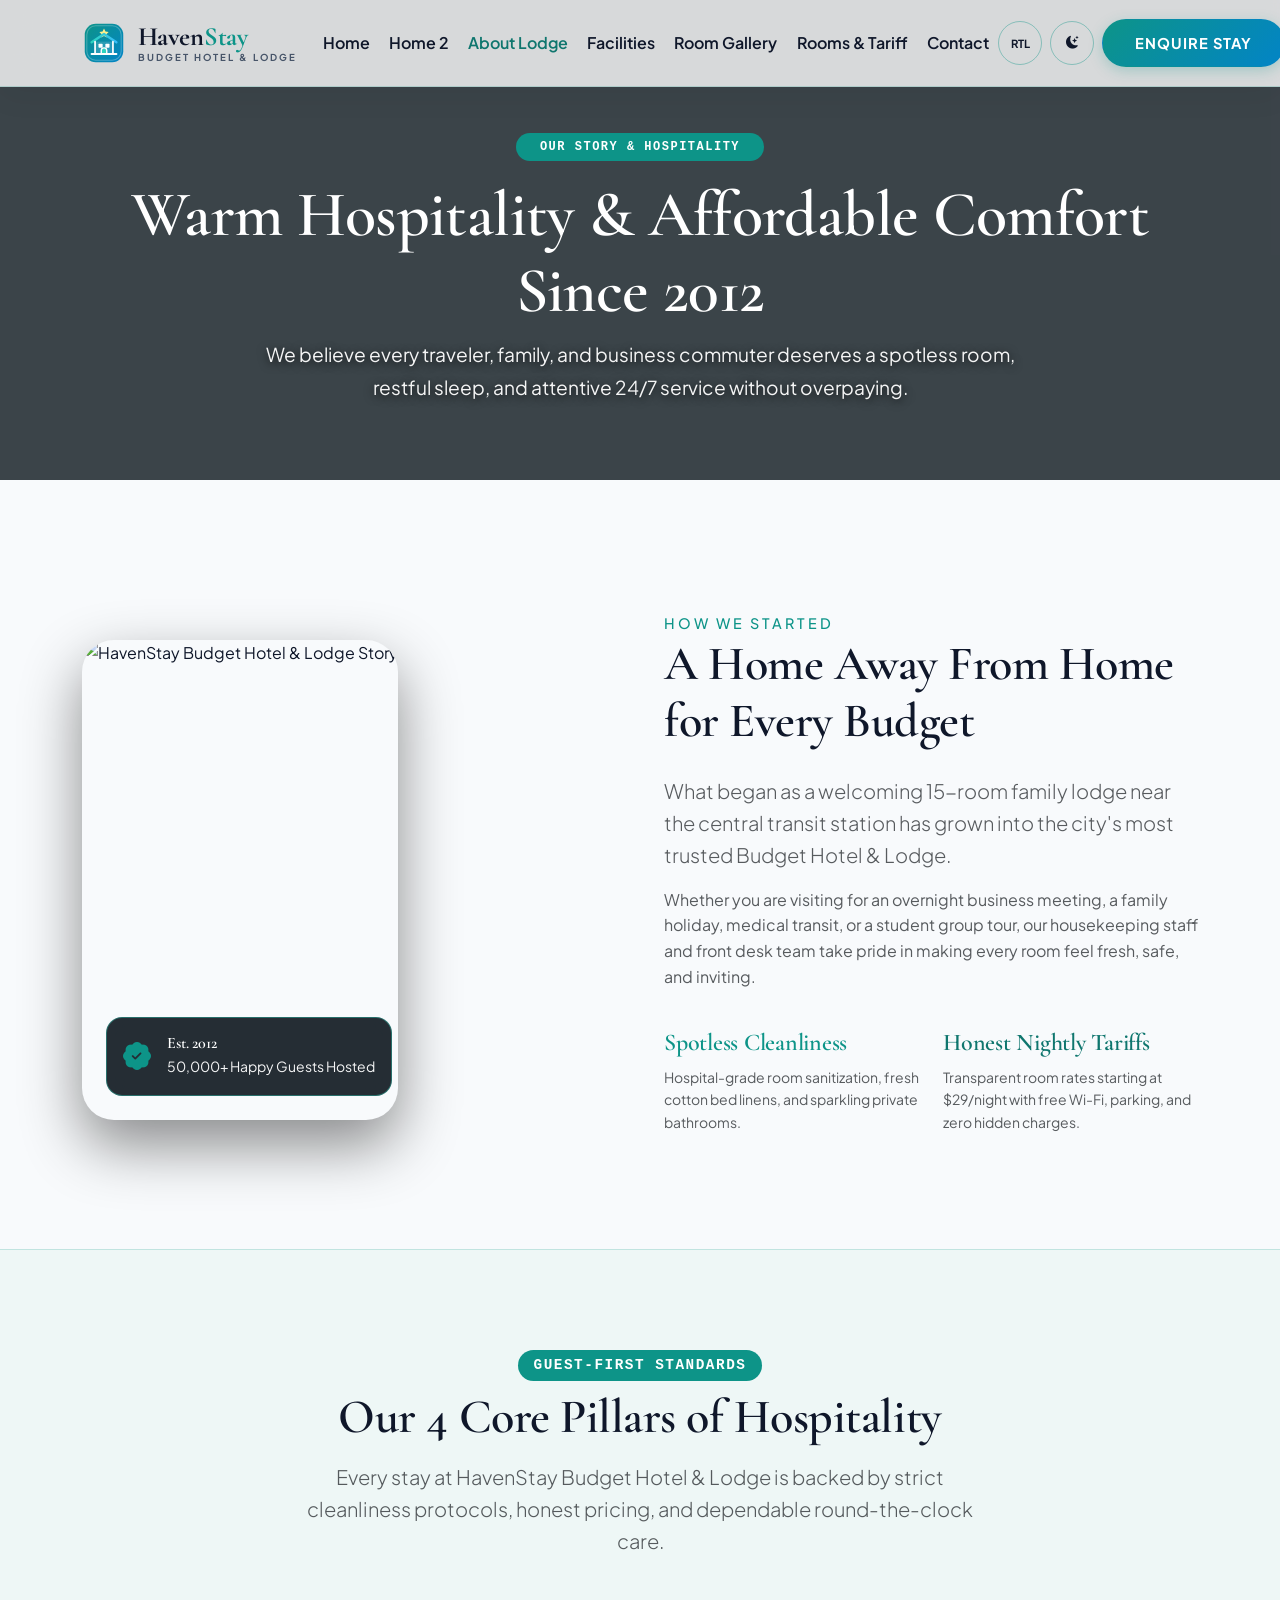
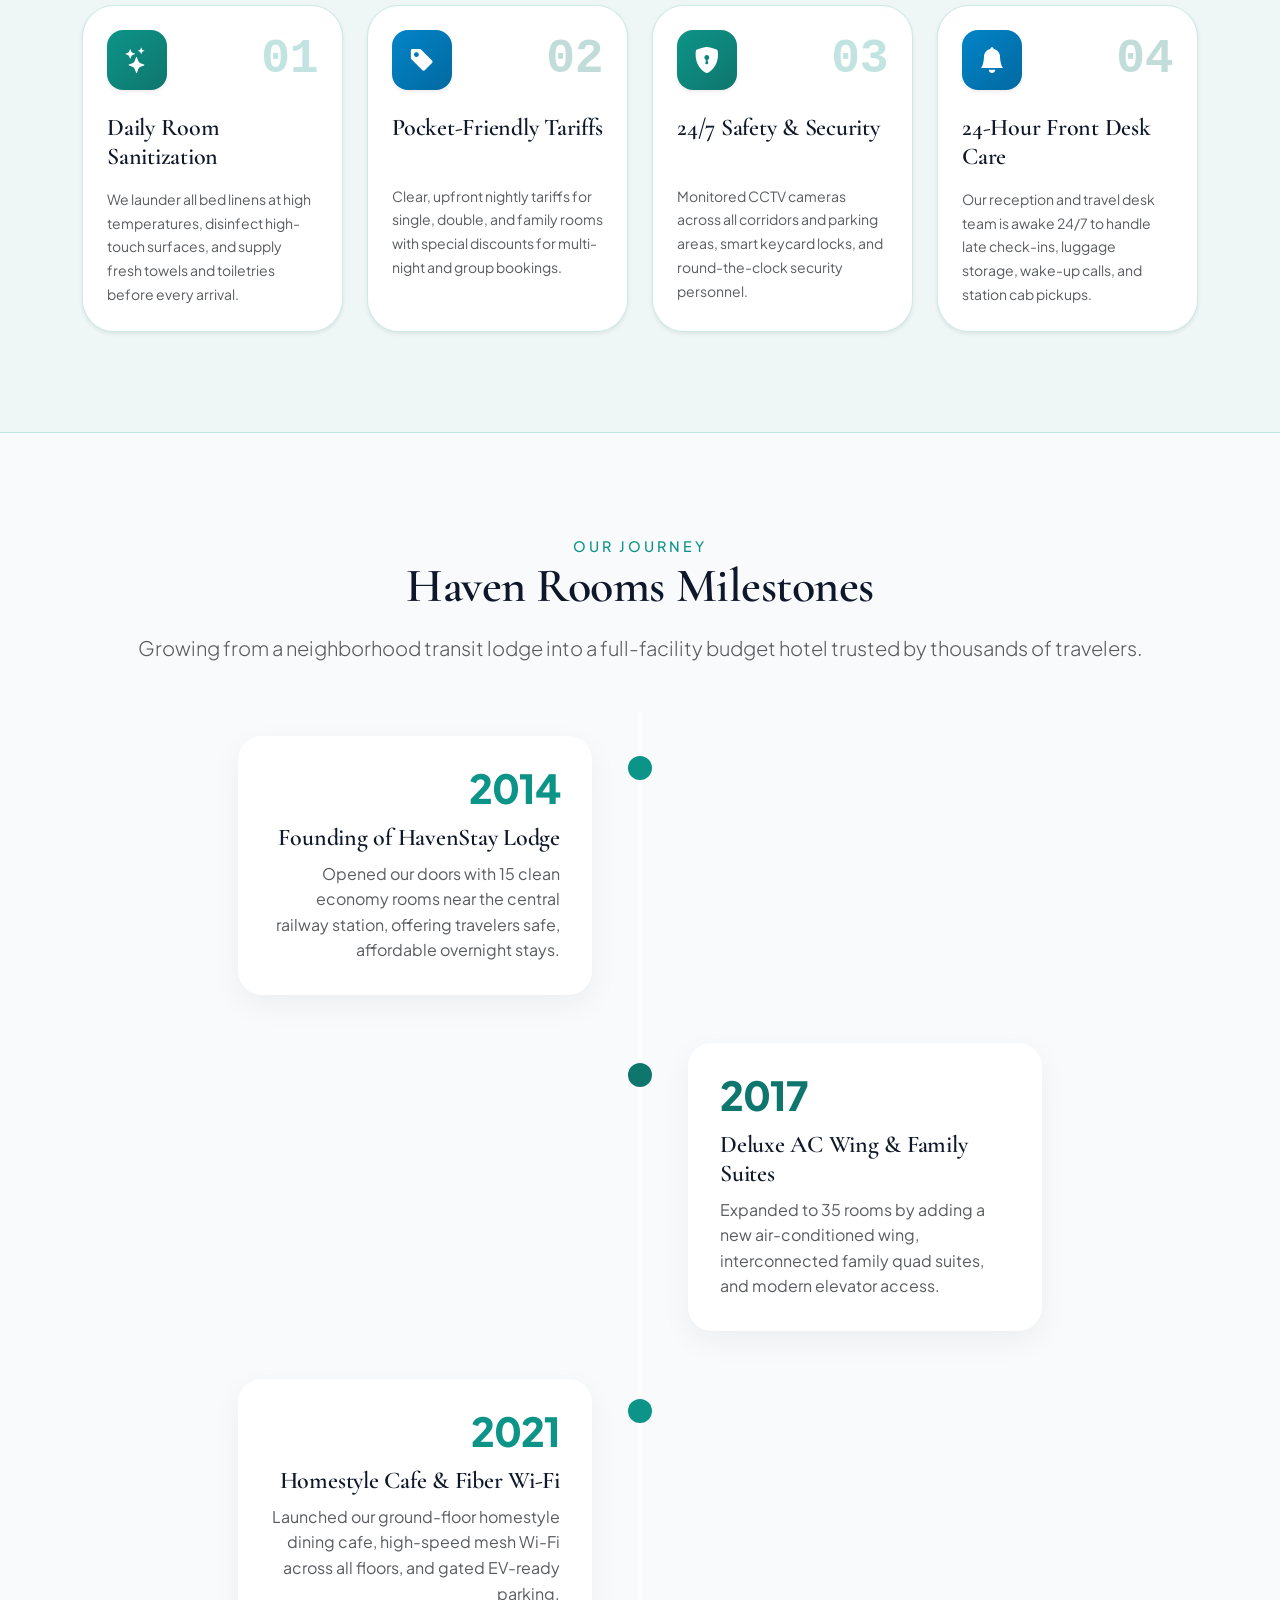
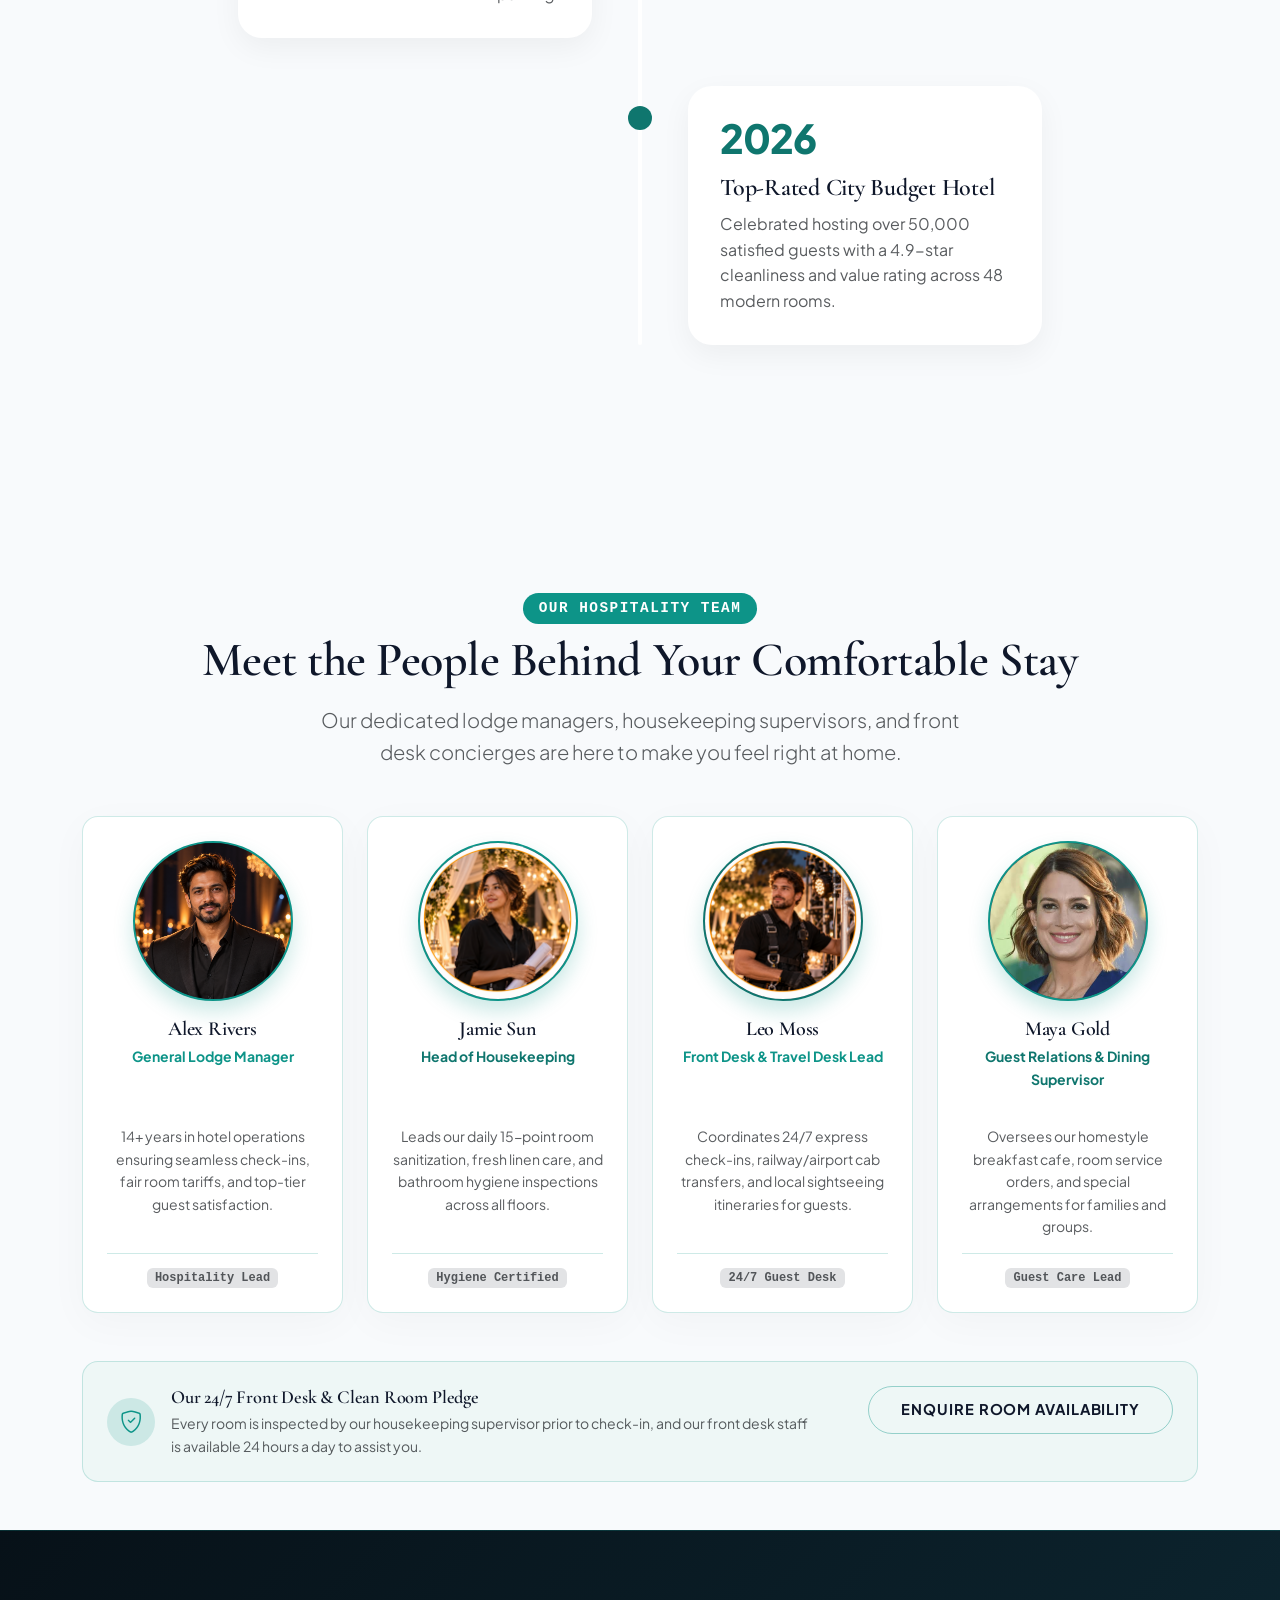
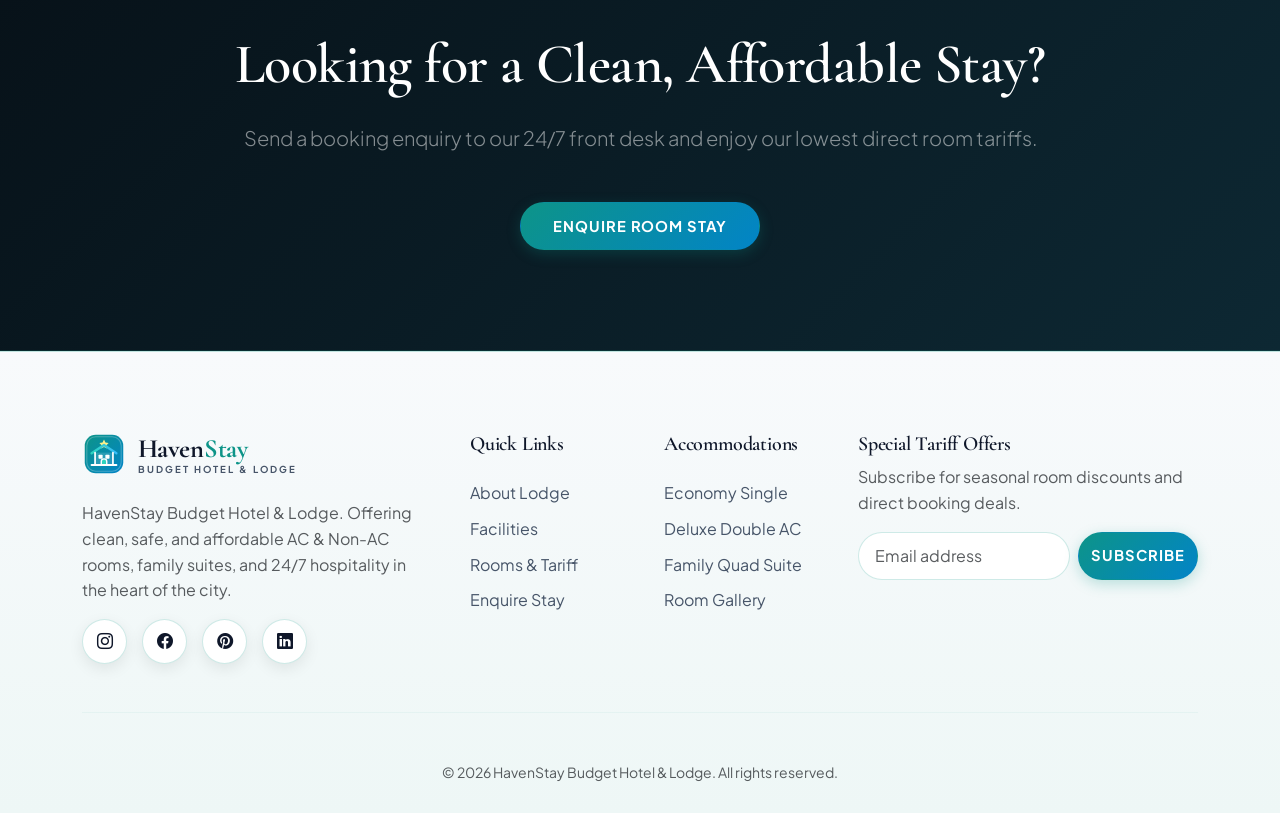
==== commit 98641c5a: "U" ====
--- a/about.html
+++ b/about.html
@@ -101,7 +101,7 @@
         <div class="container position-relative z-1">
             <span class="badge bg-warning text-dark mb-3 px-4 py-2 rounded-pill font-monospace fw-bold text-uppercase" style="letter-spacing: 1.5px;">Our Story & Hospitality</span>
             <h1 class="display-3 fw-bold text-white" style="font-family: var(--font-heading);">Warm Hospitality & Affordable Comfort Since 2012</h1>
-            <p class="lead text-white-50 mx-auto" style="max-width: 750px;">We believe every traveler, family, and business commuter deserves a spotless room, restful sleep, and attentive 24/7 service without overpaying.</p>
+            <p class="lead text-white mx-auto" style="max-width: 750px; color: rgba(255, 255, 255, 0.95) !important; text-shadow: 0 2px 10px rgba(0, 0, 0, 0.8);">We believe every traveler, family, and business commuter deserves a spotless room, restful sleep, and attentive 24/7 service without overpaying.</p>
         </div>
     </header>
 
@@ -112,11 +112,11 @@
                 <div class="col-lg-6">
                     <div class="position-relative w-100">
                         <img src="https://cf.bstatic.com/xdata/images/hotel/max1024x768/438784124.jpg?k=90daeb15e0e7e42bddbfbc270d4543779aac8bb8943e2b4ed77fcf26994e986c&o=" class="img-fluid rounded-5 shadow-lg w-100 object-fit-cover" alt="HavenStay Budget Hotel & Lodge Story" style="min-height: 480px; max-height: 540px; box-shadow: 0 25px 60px rgba(0, 0, 0, 0.45) !important;">
-                        <div class="position-absolute bottom-0 start-0 m-4 p-3 rounded-4 border d-none d-sm-flex align-items-center gap-3" style="background: rgba(7, 17, 24, 0.88); backdrop-filter: blur(12px); border-color: rgba(45, 212, 191, 0.4) !important;">
+                        <div class="position-absolute bottom-0 start-0 m-2 m-sm-4 p-2 p-sm-3 rounded-4 border d-flex align-items-center gap-2 gap-sm-3" style="background: rgba(7, 17, 24, 0.88); backdrop-filter: blur(12px); border-color: rgba(45, 212, 191, 0.4) !important; max-width: calc(100% - 1rem);">
                             <i class="bi bi-patch-check-fill text-warning fs-3"></i>
                             <div>
                                 <h6 class="text-white mb-0 fw-bold">Est. 2012</h6>
-                                <small class="text-white-50">50,000+ Happy Guests Hosted</small>
+                                <small class="text-white" style="opacity: 0.95;">50,000+ Happy Guests Hosted</small>
                             </div>
                         </div>
                     </div>
--- a/assets/css/style.css
+++ b/assets/css/style.css
@@ -410,7 +410,7 @@
 .hero-section {
     position: relative;
     padding: 130px 0 80px;
-    min-height: 90vh;
+    min-height: 100vh;
     display: flex;
     align-items: center;
     background: radial-gradient(circle at 80% 20%, rgba(13, 148, 136, 0.28) 0%, transparent 50%),
@@ -709,6 +709,13 @@
     margin-bottom: 3px;
 }
 
+.booking-field-label i {
+    color: #2dd4bf !important;
+    font-size: 0.86rem;
+    filter: drop-shadow(0 0 3px rgba(45, 212, 191, 0.5));
+    vertical-align: -1px;
+}
+
 .booking-field-input {
     width: 100%;
     background: transparent;
@@ -725,10 +732,30 @@
     color: #ffffff;
 }
 
+.hero-booking-card input[type="date"]::-webkit-calendar-picker-indicator,
+input[type="date"].booking-field-input::-webkit-calendar-picker-indicator,
 .booking-field-input::-webkit-calendar-picker-indicator {
-    cursor: pointer;
-    filter: invert(0.8) sepia(1) saturate(3) hue-rotate(130deg);
-    opacity: 0.85;
+    cursor: pointer !important;
+    background-image: url("data:image/svg+xml,%3Csvg xmlns='http://www.w3.org/2000/svg' width='16' height='16' fill='%23ffffff' viewBox='0 0 16 16'%3E%3Cpath d='M3.5 0a.5.5 0 0 1 .5.5V1h8V.5a.5.5 0 0 1 1 0V1h1a2 2 0 0 1 2 2v11a2 2 0 0 1-2 2H2a2 2 0 0 1-2-2V3a2 2 0 0 1 2-2h1V.5a.5.5 0 0 1 .5-.5zM2 2a1 1 0 0 0-1 1v1h14V3a1 1 0 0 0-1-1H2zm13 3H1v9a1 1 0 0 0 1 1h12a1 1 0 0 0 1-1V5z'/%3E%3Cpath fill='%232dd4bf' d='M11 7.5a.5.5 0 0 1 .5-.5h1a.5.5 0 0 1 .5.5v1a.5.5 0 0 1-.5.5h-1a.5.5 0 0 1-.5-.5v-1zm-3 0a.5.5 0 0 1 .5-.5h1a.5.5 0 0 1 .5.5v1a.5.5 0 0 1-.5.5h-1a.5.5 0 0 1-.5-.5v-1zm-5 3a.5.5 0 0 1 .5-.5h1a.5.5 0 0 1 .5.5v1a.5.5 0 0 1-.5.5h-1a.5.5 0 0 1-.5-.5v-1zm3 0a.5.5 0 0 1 .5-.5h1a.5.5 0 0 1 .5.5v1a.5.5 0 0 1-.5.5h-1a.5.5 0 0 1-.5-.5v-1z'/%3E%3C/svg%3E") !important;
+    background-repeat: no-repeat !important;
+    background-position: center !important;
+    background-size: 16px 16px !important;
+    background-color: rgba(45, 212, 191, 0.22) !important;
+    border: 1px solid rgba(45, 212, 191, 0.55) !important;
+    filter: none !important;
+    opacity: 1 !important;
+    width: 26px !important;
+    height: 26px !important;
+    border-radius: 6px !important;
+    padding: 4px !important;
+    transition: transform 0.2s ease, background-color 0.2s ease;
+}
+
+.hero-booking-card input[type="date"]::-webkit-calendar-picker-indicator:hover,
+input[type="date"].booking-field-input::-webkit-calendar-picker-indicator:hover,
+.booking-field-input::-webkit-calendar-picker-indicator:hover {
+    transform: scale(1.1);
+    background-color: rgba(45, 212, 191, 0.42) !important;
 }
 
 @media (max-width: 991px) {
@@ -1009,6 +1036,22 @@
         height: auto;
     }
 
+    /* Keep profile and testimonial avatars perfectly circular on mobile and tablet */
+    .testimonial-avatar,
+    img.testimonial-avatar,
+    .rounded-circle.object-fit-cover,
+    img.rounded-circle {
+        width: 48px !important;
+        height: 48px !important;
+        min-width: 48px !important;
+        min-height: 48px !important;
+        max-width: 48px !important;
+        aspect-ratio: 1 / 1 !important;
+        border-radius: 50% !important;
+        object-fit: cover !important;
+        flex-shrink: 0 !important;
+    }
+
     /* Fix wide hero sections */
     .hero-section,
     .hero-sec,
@@ -1016,6 +1059,25 @@
         max-width: 100vw;
         overflow: clip;
     }
+}
+
+/* Testimonial & Review Avatar Circular Guarantee */
+.testimonial-avatar,
+.rounded-circle.object-fit-cover,
+img.rounded-circle {
+    aspect-ratio: 1 / 1 !important;
+    border-radius: 50% !important;
+    object-fit: cover !important;
+    flex-shrink: 0 !important;
+}
+
+/* High-Contrast Hero Section Subtext for Subpages (about, services, gallery, pricing, contact, quote) */
+header.section-padding p.lead {
+    color: rgba(255, 255, 255, 0.95) !important;
+    font-size: 1.2rem;
+    line-height: 1.7;
+    text-shadow: 0 2px 10px rgba(0, 0, 0, 0.75);
+    font-weight: 400;
 }
 
 /* Accordion Custom Styling */
--- a/assets/css/dark-mode.css
+++ b/assets/css/dark-mode.css
@@ -87,8 +87,41 @@
 }
 
 body[data-theme='dark'] input[type="date"]::-webkit-calendar-picker-indicator {
-    filter: invert(1) brightness(2) !important;
+    background-image: url("data:image/svg+xml,%3Csvg xmlns='http://www.w3.org/2000/svg' width='16' height='16' fill='%23ffffff' viewBox='0 0 16 16'%3E%3Cpath d='M3.5 0a.5.5 0 0 1 .5.5V1h8V.5a.5.5 0 0 1 1 0V1h1a2 2 0 0 1 2 2v11a2 2 0 0 1-2 2H2a2 2 0 0 1-2-2V3a2 2 0 0 1 2-2h1V.5a.5.5 0 0 1 .5-.5zM2 2a1 1 0 0 0-1 1v1h14V3a1 1 0 0 0-1-1H2zm13 3H1v9a1 1 0 0 0 1 1h12a1 1 0 0 0 1-1V5z'/%3E%3Cpath fill='%232dd4bf' d='M11 7.5a.5.5 0 0 1 .5-.5h1a.5.5 0 0 1 .5.5v1a.5.5 0 0 1-.5.5h-1a.5.5 0 0 1-.5-.5v-1zm-3 0a.5.5 0 0 1 .5-.5h1a.5.5 0 0 1 .5.5v1a.5.5 0 0 1-.5.5h-1a.5.5 0 0 1-.5-.5v-1zm-5 3a.5.5 0 0 1 .5-.5h1a.5.5 0 0 1 .5.5v1a.5.5 0 0 1-.5.5h-1a.5.5 0 0 1-.5-.5v-1zm3 0a.5.5 0 0 1 .5-.5h1a.5.5 0 0 1 .5.5v1a.5.5 0 0 1-.5.5h-1a.5.5 0 0 1-.5-.5v-1z'/%3E%3C/svg%3E") !important;
+    background-repeat: no-repeat !important;
+    background-position: center !important;
+    background-size: 16px 16px !important;
+    background-color: rgba(45, 212, 191, 0.2) !important;
+    border: 1px solid rgba(45, 212, 191, 0.5) !important;
+    filter: none !important;
+    opacity: 1 !important;
+    width: 26px;
+    height: 26px;
+    border-radius: 6px;
+    padding: 4px;
     cursor: pointer;
+}
+
+body[data-theme='dark'] .hero-booking-card input[type="date"]::-webkit-calendar-picker-indicator,
+body[data-theme='dark'] .booking-field-input::-webkit-calendar-picker-indicator {
+    background-image: url("data:image/svg+xml,%3Csvg xmlns='http://www.w3.org/2000/svg' width='16' height='16' fill='%23ffffff' viewBox='0 0 16 16'%3E%3Cpath d='M3.5 0a.5.5 0 0 1 .5.5V1h8V.5a.5.5 0 0 1 1 0V1h1a2 2 0 0 1 2 2v11a2 2 0 0 1-2 2H2a2 2 0 0 1-2-2V3a2 2 0 0 1 2-2h1V.5a.5.5 0 0 1 .5-.5zM2 2a1 1 0 0 0-1 1v1h14V3a1 1 0 0 0-1-1H2zm13 3H1v9a1 1 0 0 0 1 1h12a1 1 0 0 0 1-1V5z'/%3E%3Cpath fill='%232dd4bf' d='M11 7.5a.5.5 0 0 1 .5-.5h1a.5.5 0 0 1 .5.5v1a.5.5 0 0 1-.5.5h-1a.5.5 0 0 1-.5-.5v-1zm-3 0a.5.5 0 0 1 .5-.5h1a.5.5 0 0 1 .5.5v1a.5.5 0 0 1-.5.5h-1a.5.5 0 0 1-.5-.5v-1zm-5 3a.5.5 0 0 1 .5-.5h1a.5.5 0 0 1 .5.5v1a.5.5 0 0 1-.5.5h-1a.5.5 0 0 1-.5-.5v-1zm3 0a.5.5 0 0 1 .5-.5h1a.5.5 0 0 1 .5.5v1a.5.5 0 0 1-.5.5h-1a.5.5 0 0 1-.5-.5v-1z'/%3E%3C/svg%3E") !important;
+    background-repeat: no-repeat !important;
+    background-position: center !important;
+    background-size: 16px 16px !important;
+    background-color: rgba(45, 212, 191, 0.22) !important;
+    border: 1px solid rgba(45, 212, 191, 0.5) !important;
+    filter: none !important;
+    opacity: 1 !important;
+    width: 26px;
+    height: 26px;
+    border-radius: 6px;
+    padding: 4px;
+    cursor: pointer;
+}
+
+body[data-theme='dark'] .hero-booking-card input[type="date"]::-webkit-calendar-picker-indicator:hover,
+body[data-theme='dark'] .booking-field-input::-webkit-calendar-picker-indicator:hover {
+    background-color: rgba(45, 212, 191, 0.42) !important;
 }
 
 body[data-theme='dark'] .navbar-toggler {
